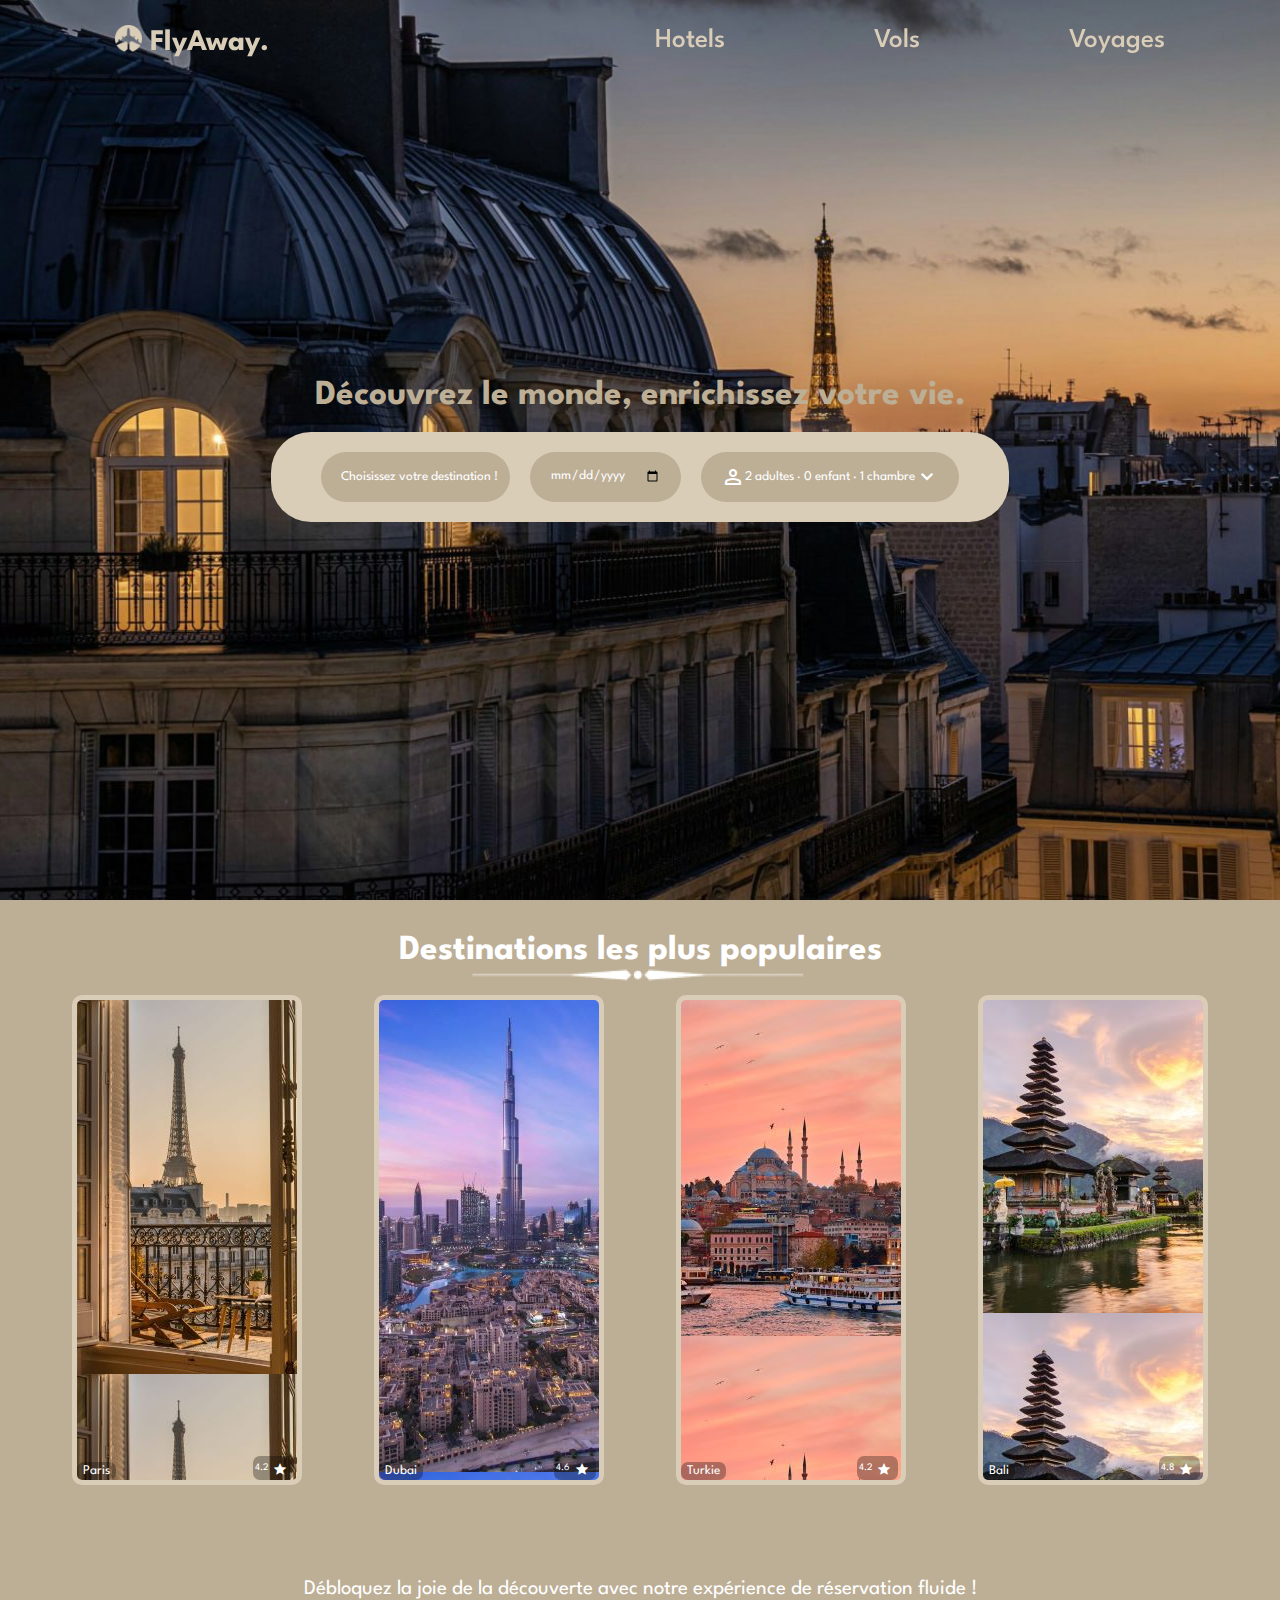
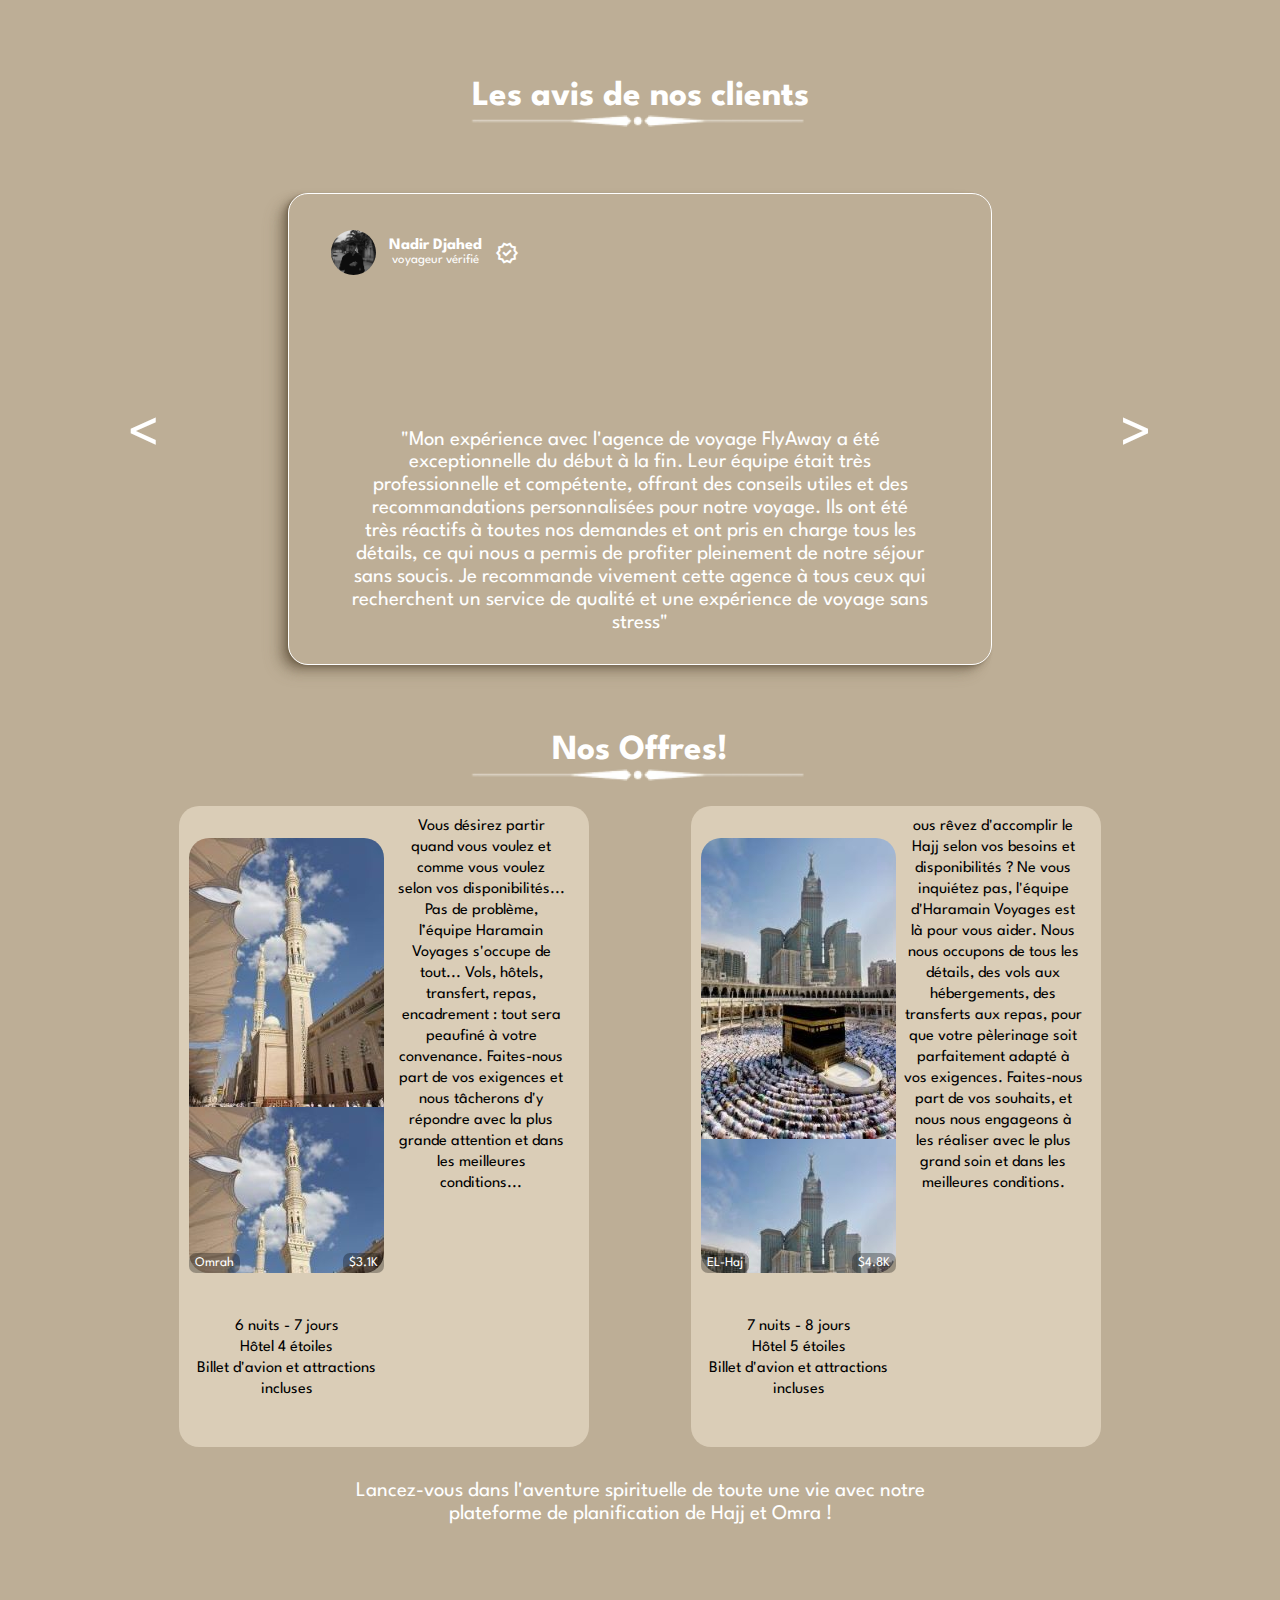
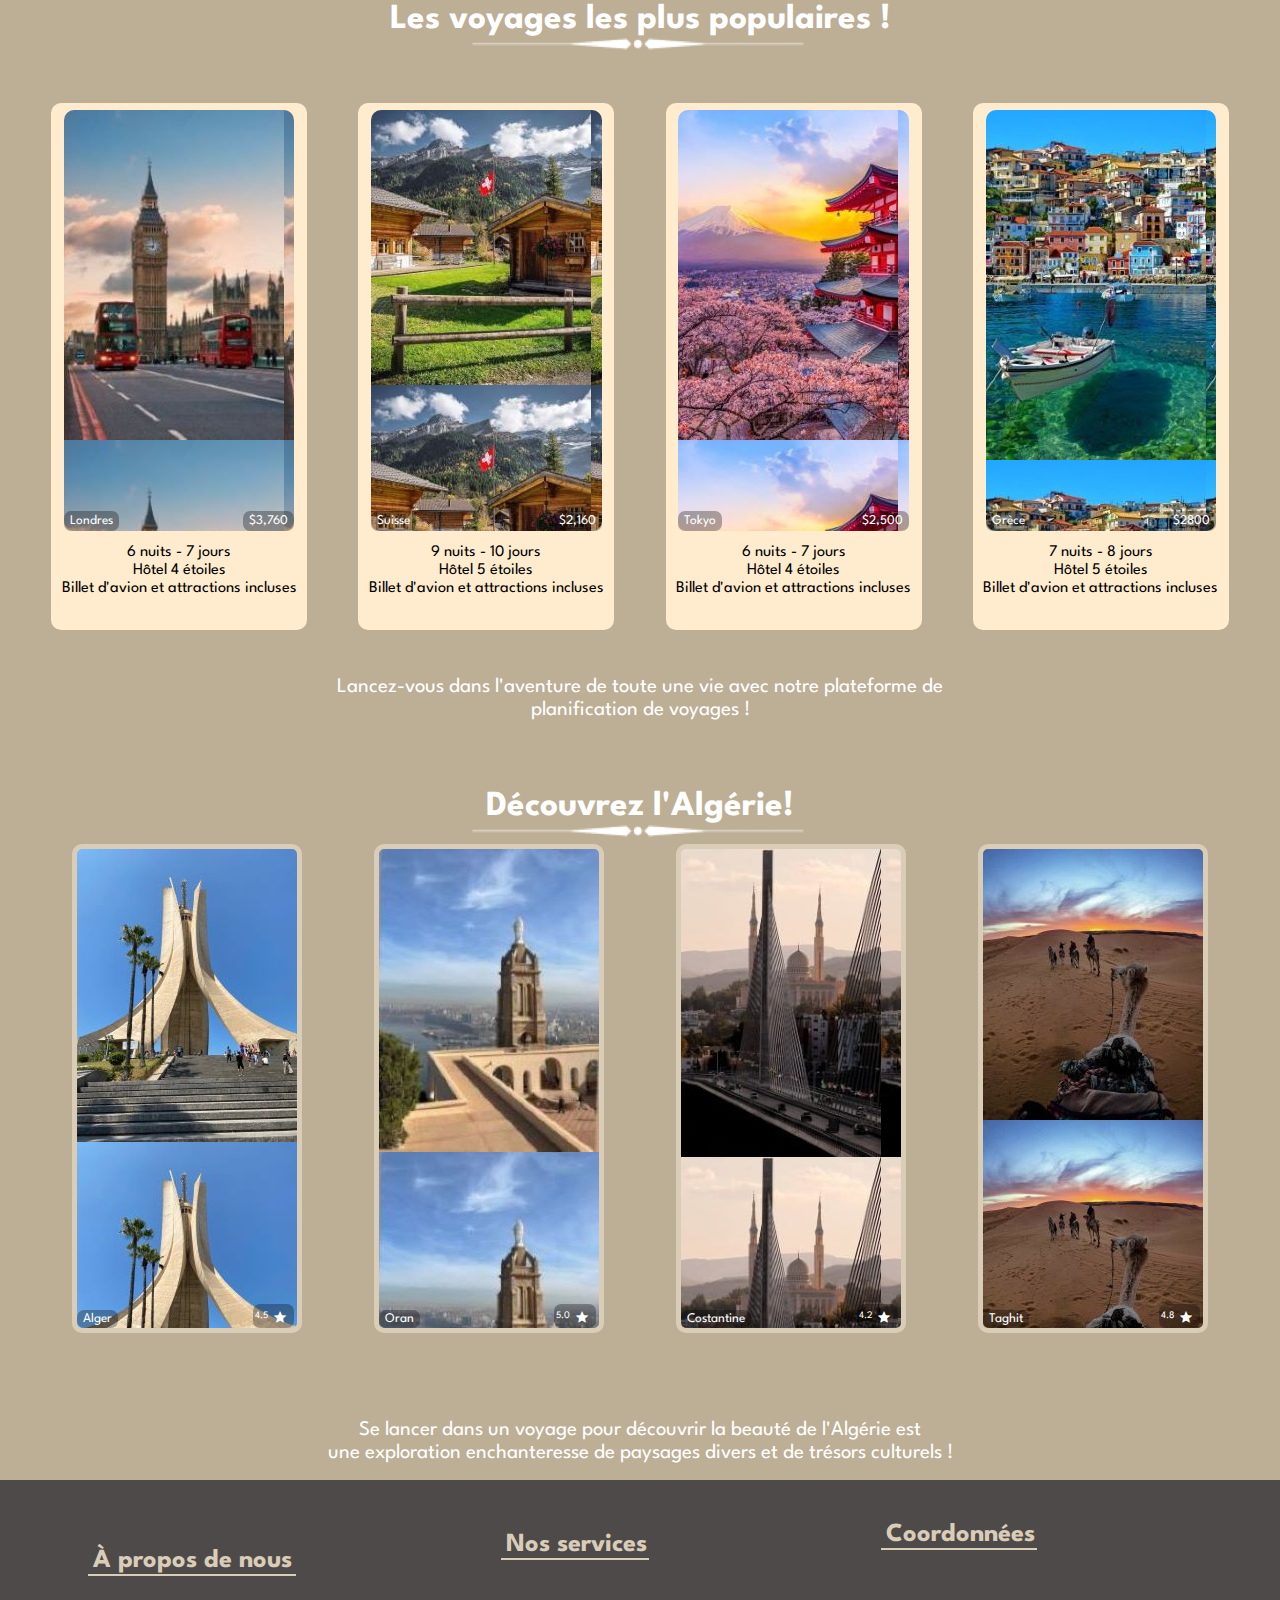
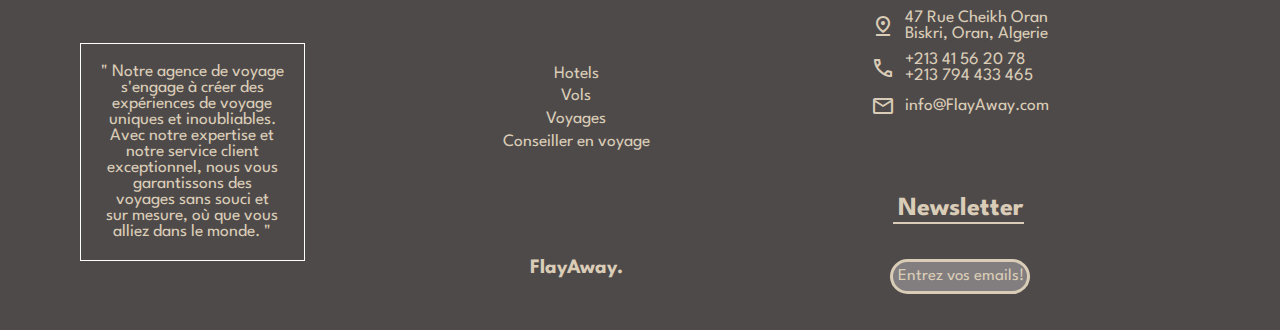
==== index.html @ ae2634a2 "bdlt fel font-size" ====
<!DOCTYPE html>
<html lang="en">

<head>
  <meta charset="UTF-8">
  <meta name="viewport" content="width=device-width, initial-scale=1.0">
  <link rel="stylesheet" href="./style.css">
  <link rel="preconnect" href="https://fonts.googleapis.com">
  <link rel="preconnect" href="https://fonts.gstatic.com" crossorigin>
  <link rel="stylesheet"
    href="https://fonts.googleapis.com/css2?family=Material+Symbols+Outlined:opsz,wght,FILL,GRAD@20..48,100..700,0..1,-50..200" />
  <link rel="stylesheet"
    href="https://fonts.googleapis.com/css2?family=Material+Symbols+Rounded:opsz,wght,FILL,GRAD@20..48,100..700,0..1,-50..200" />
  <link href="https://fonts.googleapis.com/css2?family=League+Spartan:wght@100..900&display=swap" rel="stylesheet">
  <link rel="icon" href="img/logo6.png" type="image/x-icon">
  <title>FlyAway</title>
</head>

<body>
  <div class="home-page">
    <header>
      <div class="header-right">
        <a href="./index.html" >
          <img src="img/logo6.png" alt="" style="height: 27px; position: relative; top: 2px;">
          <b>FlyAway.</b></a>
      </div>
      <div class="header-left">
        <a href="hotels/hotels.html">Hotels</a>
        <a href="vols/vols.html">Vols</a>
        <a href="voyages/voyages.html">Voyages</a>
      </div>
    </header>
    <div class="home">
      <h1>Découvrez le monde, enrichissez votre vie.</h1>
      <div class="inputs">
        <input type="text" placeholder="Choisissez votre destination ! ">
        <input type="date" placeholder="Date">

        <button>
          <span class="material-symbols-outlined">
            person
          </span>
          2 adultes · 0 enfant · 1 chambre
          <span class="material-symbols-outlined">
            expand_more
          </span>
        </button>
      </div>
    </div>
  </div>

  <main>
    <div class="mainn n1">
      <div class="titre">
        <h2>Destinations les plus populaires</h2>
        <img src="img/TITRE.png" alt="">
      </div>

      <div class="Destinations">
        <div class="déstination Paris">
          <a href=""><button>Paris</button>
            <div class="stars">
              4.2
              <span class="material-symbols-rounded">
                star
              </span>
            </div>
          </a>
        </div>
        <div class="déstination Dubai">
          <a href="">
            <button>Dubai</button>
            <div class="stars">
              4.6
              <span class="material-symbols-rounded">
                star
              </span>
            </div>
          </a>

        </div>
        <div class="déstination turkie">
          <a href="">
            <button>Turkie</button>
            <div class="stars">
              4.2
              <span class="material-symbols-rounded">
                star
              </span>
            </div>
          </a>
        </div>
        <div class="déstination bali">
          <a href="">
            <button>Bali</button>
            <div class="stars">
              4.8
              <span class="material-symbols-rounded">
                star
              </span>
            </div>
          </a>
        </div>

      </div>
      <P>Débloquez la joie de la découverte avec notre expérience de réservation fluide !</P>
    </div>
    <div class="mainn n2">
      <div class="titre">
        <h2>Les avis de nos clients</h2>
        <img src="img/TITRE.png" alt="">
      </div>
      <div class="lesAvis">
        <button>
          < </button>
            <div class="avis">
              <div class="client">
                <img src="img/nadir.jpg.jpg" alt="">
                <div class="nom">
                  <b>Nadir Djahed </b>
                  <P class="V">voyageur vérifié</P>
                </div>
                <span class="material-symbols-outlined">
                  verified
                </span>
              </div>
              <div class="commentaire">
                <P>"Mon expérience avec l'agence de voyage FlyAway a été <br>
                  exceptionnelle du début à la fin. Leur équipe était très <br>
                  professionnelle et compétente, offrant des conseils utiles et des <br>
                  recommandations personnalisées pour notre voyage. Ils ont été <br>
                  très réactifs à toutes nos demandes et ont pris en charge tous les <br>
                  détails, ce qui nous a permis de profiter pleinement de notre séjour <br>
                  sans soucis. Je recommande vivement cette agence à tous ceux qui <br>
                  recherchent un service de qualité et une expérience de voyage sans <br>
                  stress"</P>
              </div>
            </div>
            <button> > </button>
      </div>

    </div>
    <div class="mainn n3">
      <div class="titre">
        <h2>Nos Offres!</h2>
        <img src="img/TITRE.png" alt="">
      </div>
      <div class="Offres">
        <div class="Offre">
          <div class="Offre-ph">
            <div class="ph">
              <a href="">
                <button>Omrah</button>
                <button>$3.1K</button>
              </a>
            </div>
            <div class="inf">
              <P>6 nuits - 7 jours <br>
                Hôtel 4 étoiles <br>
                Billet d'avion et attractions incluses</P>
            </div>
          </div>
          <div class="Offre-inf">
            <p> Vous désirez partir <br> quand vous voulez et <br> comme vous voulez <br>
              selon vos disponibilités... <br>Pas de problème,<br> l’équipe Haramain <br>
              Voyages s'occupe de <br>tout... Vols, hôtels,<br> transfert, repas,<br> encadrement : tout sera <br>
              peaufiné à votre <br>convenance. Faites-nous <br>part de vos exigences et <br>
              nous tâcherons d'y <br>répondre avec la plus <br>grande attention et dans <br> les meilleures <br>
              conditions... </p>
          </div>
        </div>
        <div class="Offre">
          <div class="Offre-ph">
            <div class="ph Hajj">
              <a href="">
                <button>EL-Haj</button>
                <button>$4.8K</button>
              </a>
            </div>
            <div class="inf">
              <P>7 nuits - 8 jours <br>
                Hôtel 5 étoiles <br>
                Billet d'avion et attractions incluses</P>
            </div>
          </div>
          <div class="Offre-inf">
            <p>ous rêvez d'accomplir le <br> Hajj selon vos besoins et <br>
              disponibilités ? Ne vous <br>inquiétez pas, l'équipe <br>d'Haramain Voyages est <br>
              là pour vous aider. Nous <br> nous occupons de tous les <br> détails, des vols aux <br>
              hébergements, des <br> transferts aux repas, pour <br>
              que votre pèlerinage soit <br> parfaitement adapté à <br> vos exigences. Faites-nous <br>
              part de vos souhaits, et <br> nous nous engageons à <br> les réaliser avec le plus <br>
              grand soin et dans les <br> meilleures conditions. </p>
          </div>
        </div>

      </div>
      <P>Lancez-vous dans l'aventure spirituelle de toute une vie avec notre <br>
        plateforme de planification de Hajj et Omra !</P>
    </div>
    <div class="mainn n4">
      <div class="titre">
        <h2>Les voyages les plus populaires !</h2>
        <img src="img/TITRE.png" alt="">
      </div>
      <div class="voyagesp">
        <div class="voyagep">
          <div class="vp-ph">
            <a href="">
              <button>Londres</button>
              <button>$3,760</button>
            </a>

          </div>
          <div class="vp-inf">
            <P>6 nuits - 7 jours <br>
              Hôtel 4 étoiles <br>
              Billet d'avion et attractions incluses</P>
          </div>
        </div>
        <div class="voyagep">
          <div class="vp-ph Suisse">
            <a href="">
              <button>Suisse</button>
              <button>$2,160</button>
            </a>
          </div>
          <div class="vp-inf">
            <P>9 nuits - 10 jours <br>
              Hôtel 5 étoiles <br>
              Billet d'avion et attractions incluses</P>
          </div>
        </div>
        <div class="voyagep">
          <div class="vp-ph Tokyo">
            <a href="">
              <button>Tokyo</button>
              <button>$2,500</button>
            </a>
          </div>
          <div class="vp-inf">
            <P>6 nuits - 7 jours <br>
              Hôtel 4 étoiles <br>
              Billet d'avion et attractions incluses</P>
          </div>
        </div>
        <div class="voyagep">
          <div class="vp-ph Grèce">
            <a href="">
              <button>Grèce</button>
              <button>$2800</button>
            </a>
          </div>
          <div class="vp-inf">
            <P>7 nuits - 8 jours <br>
              Hôtel 5 étoiles <br>
              Billet d'avion et attractions incluses</P>
          </div>
        </div>
      </div>
      <P>Lancez-vous dans l'aventure de toute une vie avec notre plateforme de <br> planification de voyages !</P>
    </div>
    <div class="mainn n1">
      <div class="titre">
        <h2>Découvrez l'Algérie!</h2>
        <img src="img/TITRE.png" alt="">
      </div>

      <div class="Destinations">
        <div class="déstination Alger">
          <a href="">
            <button>Alger</button>
            <div class="stars">
              4.5
              <span class="material-symbols-rounded">
                star
              </span>
            </div>
          </a>
        </div>
        <div class="déstination Oran">
          <a href="">
            <button>Oran</button>
            <div class="stars">
              5.0
              <span class="material-symbols-rounded">
                star
              </span>
            </div>
          </a>
        </div>
        <div class="déstination Costantine">
          <a href="">
            <button>Costantine</button>
            <div class="stars">
              4.2
              <span class="material-symbols-rounded">
                star
              </span>
            </div>
          </a>
        </div>
        <div class="déstination Taghit">
          <a href="">
            <button>Taghit</button>
            <div class="stars">
              4.8
              <span class="material-symbols-rounded">
                star
              </span>
            </div>
          </a>
        </div>

      </div>
      <P>Se lancer dans un voyage pour découvrir la beauté de l'Algérie est <br>
        une exploration enchanteresse de paysages divers et de trésors culturels !</P>
    </div>
  </main>
  <footer>
    <div class="footer-left">
      <h2>À propos de nous</h2>
      <div class="prnous">
        <p>" Notre agence de voyage <br>
          s'engage à créer des <br> expériences de voyage <br>
          uniques et inoubliables. <br> Avec notre expertise et <br>notre service client <br>
          exceptionnel, nous vous <br> garantissons des <br>
          voyages sans souci et <br>sur mesure, où que vous <br>alliez dans le monde. "</p>
      </div>
    </div>
    <div class="footer-midle">
      <h2>Nos services</h2>
      <ol>
        <ul>Hotels</ul>
        <ul>Vols</ul>
        <ul>Voyages</ul>
        <ul>Conseiller en voyage</ul>
      </ol>
      <h3>FlayAway.</h3>
    </div>
    <div class="footer-right">
      <div class="Coordonnées">
        <h2>Coordonnées</h2>
        <ol>
          <ul>
            <span class="material-symbols-outlined">
              pin_drop
            </span>
            47 Rue Cheikh Oran <br>Biskri, Oran, Algerie
          </ul>
          <ul>
            <span class="material-symbols-outlined">
              call
            </span>
            +213 41 56 20 78 <br>
            +213 794 433 465
          </ul>
          <ul>
            <span class="material-symbols-outlined">
              mail
            </span>
            info@FlayAway.com
          </ul>
        </ol>
      </div>
      <div class="Newsletter">
        <h2>Newsletter</h2>
        <input type="text" placeholder="Entrez vos emails!">
      </div>
    </div>

  </footer>
</body>

</html>
---- style.css ----
* {
    margin: 0;
    padding: 0;
    box-sizing: border-box;
    font-family: "League Spartan", sans-serif;
}

.home-page {
    display: flex;
    justify-content: center;
    align-items: center;
    height: 100vh;
    background-image: url(img/Capture_d_écran_2024-03-16_005350-removebg-preview.png.jpg);
    background-size: cover;
    background-position: center;
}

header {
    position: fixed;
    top: 0;
    left: 0;
    width: 100%;
    height: 80px;
    display: flex;
    justify-content: space-between;
    align-items: center;
    padding: 20px 100px;
    z-index: 1000;
}

.header-left {
    width: 50%;
    display: flex;
    justify-content: space-between;
    align-items: center;
}

header a {
    color: #DACDB7;
    font-size:calc(0.5rem + 1.5vw);
    font-weight: bold;
    font-weight: 500;
    text-decoration: none;
    margin: 0 15px;
    cursor: pointer;
}
header a:visited
{
    color: #C8B18C;
}
header a:hover {
    color: #BDAE96;
    cursor: pointer;
}

.header-right a {
    font-size: 30px;
}

.home {
    height: 100px;
    width: 65%;
    display: flex;
    flex-direction: column;
    align-items: center;
    justify-content: center;
}

.home h1 {
    font-size:calc(1rem + 1.5vw);
    color: #BDAE96;
    margin-bottom: 20px;
}

.inputs {
    padding: 20px 40px;
    background-color: #DACDB7;
    border-radius: 40px;
    display: flex
}

.inputs input {
    color: white !important;
    width: max-content;
    height: 50px;
    background-color: #BDAE96;
    padding: 10px 20px;
    border: none;
    outline: none;
    border-radius: 30px;
    margin: 0 10px;
}

.inputs button {
    color: white !important;
    width: max-content;
    height: 50px;
    background-color: #BDAE96;
    padding: 10px 20px;
    border: none;
    outline: none;
    border-radius: 30px;
    margin: 0 10px;
    display: flex;
    flex-direction: row;
    justify-content: center;
    align-items: center;
    justify-content: space-around;
}

.inputs input::placeholder {
    color: white;
    width: max-content;
}

.mainn {
    height: 80vh;
    background-color: #BDAE96;
    display: flex;
    flex-direction: column;
    align-items: center;
    justify-content: space-around;
}

.titre {
    display: flex;
    flex-direction: column;
    align-items: center;
}

.Destinations {
    width: 100%;
    height: 80%;
    display: flex;
    flex-direction: row;
    justify-content: space-evenly;

}

.mainn h2 {
    color: white;
    font-size:calc(1em + 1.5vw);
    margin-top: 30px;
}

.mainn P {
    color: white;
    font-size:calc(0.1rem + 1.5vw);
    margin-bottom: 15px;
    text-align: center;
    line-height: 1.1;
}

.déstination {
    width: 18%;
    height: 85%;
    background-image: url(img/paris.jpg);
    border: solid 5px rgb(218, 205, 183);
    border-radius: 10px;
    display: flex;
    flex-direction: row;
    align-items: end;
    justify-content: space-between
}

.déstination a {
    width: 100%;
    height: 100%;
    text-decoration: none;
    display: flex;
    flex-direction: row;
    align-items: end;
    justify-content: space-between;
}

.stars {
    border: none;
    padding: 0 2px;
    margin-right: 3px;
    border-radius: 7px;
    font-size: 10px;
    background-color: rgba(0, 0, 0, 0.3);
    display: flex;
    flex-direction: row;
    align-items: center;
    color: white;
}

.material-symbols-rounded {
    color: white;
    font-variation-settings:
        'FILL' 1,
        'wght' 100,
        'GRAD' -25,
        'opsz' 20
}

.déstination button {
    border: none;
    padding: 3px 6px;
    border-radius: 7px;
    color: white;
    background-color: rgba(0, 0, 0, 0.3);

}

.Dubai {
    background-image: url(img/dubai.jpg);
}

.turkie {
    background-image: url(img/turkie.jpg);
}

.bali {
    background-image: url(img/bali.jpg);
}

.n2 {
    height: 75vh;
}

.lesAvis {
    width: 100%;
    height: 70%;
    display: flex;
    justify-content: space-evenly;
    align-items: center;
}

.lesAvis button {
    font-size: 60px;
    color: white;
    width: 40px;
    height: 40px;
    border-radius: 50%;
    border: none;
    background-color: transparent;
}

.avis {
    --shadow-color: 38deg 19% 39%;;
    width: 55%;
    height: 100%;
    padding: 15px;
    border: solid 1.5px white;
    box-shadow: -0.1px 0.1px 0.1px hsl(var(--shadow-color) / 0.43),
        -0.5px 0.3px 0.6px -0.3px hsl(var(--shadow-color) / 0.42),
        -0.9px 0.6px 1.1px -0.7px hsl(var(--shadow-color) / 0.4),
        -1.4px 1px 1.8px -1px hsl(var(--shadow-color) / 0.39),
        -2.1px 1.5px 2.7px -1.4px hsl(var(--shadow-color) / 0.37),
        -3.2px 2.3px 4.1px -1.7px hsl(var(--shadow-color) / 0.36),
        -4.6px 3.4px 6px -2px hsl(var(--shadow-color) / 0.34),
        -6.7px 4.8px 8.6px -2.4px hsl(var(--shadow-color) / 0.33),
        -9.3px 6.8px 12px -2.7px hsl(var(--shadow-color) / 0.31),
        -12.7px 9.2px 16.3px -3px hsl(var(--shadow-color) / 0.29);
    ;
    display: flex;
    flex-direction: column;
    justify-content: space-between;
    border-radius: 20px;
}

.client {
    width: 30%;
    height: 20%;
    margin-left: 20px;
    display: flex;
    align-items: center;
    color: white;
    justify-content: space-around;

}

.client img {
    width: 45px;
    height: 45px;
    border-radius: 50%;
}

.nom {
    height: 70%;
    display: flex;
    flex-direction: column;
    justify-content: center;
    align-items: center;

}

.nom P {
    margin: 0;
    font-size: small;
}

.n3 {
    height: 95vh;
}

.Offres {
    width: 80%;
    height: 75%;
    display: flex;
    justify-content: space-around;
    margin-bottom: 15px;
}

.Offre {
    width: 40%;
    height: 100%;
    padding: 10px;
    background-color: #DACDB7;
    border-radius: 20px;
    display: flex;
    justify-content: space-around;

}

.Offre p {
    font-size:calc(0.05rem + 1.2vw);
    color: black;
    line-height: 1.3;
}

.Offre-ph {
    width: 50%;
    display: flex;
    flex-direction: column;
    justify-content: space-around;

}

.ph {
    height: 70%;
    background-image: url(img/madina.jpg);
    border-radius: 20px;
    display: flex;
    justify-content: space-between;
    align-items: end;
}

.ph a {
    width: 100%;
    height: 100%;
    text-decoration: none;
    display: flex;
    flex-direction: row;
    align-items: end;
    justify-content: space-between;
}

.Hajj {
    background-image: url(img/hajj.jpg);
}

.ph button {
    border: none;
    padding: 3px 6px;
    border-radius: 7px;
    color: white;
    background-color: rgba(0, 0, 0, 0.3);
    height: 20px;

}

.Offre-inf {
    width: 50%;

}

.n4 {
    height: 90vh;
}

.voyagesp {
    width: 100%;
    height: 65%;
    display: flex;
    flex-direction: row;
    justify-content: space-evenly;
}

.voyagep {
    width: 20%;
    height: 100%;
    background-color: blanchedalmond;
    border-radius: 10px;
    display: flex;
    flex-direction: column;
    align-items: center;
    justify-content: space-around;
}

.vp-ph {
    width: 90%;
    height: 80%;
    border-radius: 10px;
    display: flex;
    align-items: end;
    justify-content: space-between;
    background-image: url(img/london.jpg);
}

.vp-ph a {
    width: 100%;
    height: 100%;
    text-decoration: none;
    display: flex;
    flex-direction: row;
    align-items: end;
    justify-content: space-between;
}

.vp-ph button {
    border: none;
    padding: 3px 6px;
    border-radius: 7px;
    color: white;
    background-color: rgba(0, 0, 0, 0.3);
    height: 20px;

}

.Suisse {
    background-image: url(img/suiss.jpg);
}

.Tokyo {
    background-image: url(img/tokyo.jpg);
}

.Grèce {
    background-image: url(img/grece.jpg);
}

.vp-inf {
    height: 15%;
    width: 95%;

}

.vp-inf p {
    color: black;
    font-size:calc(0.05rem + 1.2vw);

}

.Alger {
    background-image: url(img/alger.jpg);
}

.Oran {
    background-image: url(img/wahren.jpg);
}

.Costantine {
    background-image: url(img/costantine.jpg);
}

.Taghit {
    background-image: url(img/taghot.jpg);
}

footer {
    height: 50vh;
    width: 100%;
    background-color: #4F4A4A;
    display: flex;
}

.footer-left {
    width: 30%;
    height: 100%;
    display: flex;
    flex-direction: column;
    align-items: center;
    justify-content: space-evenly;
    color: #DACDB7;
    font-size:calc(0.05rem + 1.3vw);
}

footer h2 {
    position: relative;
}

footer h2::after {
    content: '';
    position: absolute;
    bottom: -3px;
    left: -5px;
    width: 105%;
    height: 2px;
    background-color: #DACDB7;
}

.footer-left div {
    border: solid 1px white;
    padding: 20px;
    text-align: center;

}

.footer-midle {
    width: 30%;
    height: 100%;
    display: flex;
    flex-direction: column;
    align-items: center;
    justify-content: space-around;
    color: #DACDB7;
    font-size:calc(0.05rem + 1.3vw);
}

.footer-midle ul {
    text-align: center;
    line-height: 1.3;
}

.footer-right {
    width: 30%;
    height: 100%;
    display: flex;
    flex-direction: column;
    align-items: center;
    justify-content: space-around;
    color: #DACDB7;
    font-size:calc(0.05rem + 1.3vw);
}

.footer-right input {
    width: 140px;
    height: 35px;
    border: solid 3px #DACDB7;
    border-radius: 30px;
    background-color: #827E7F;
    padding-left: 5px;
}

.footer-right input::placeholder {
    color: #DACDB7;
    font-size: 1.05rem;
}

.Coordonnées {
    height: 55%;
    display: flex;
    flex-direction: column;
    align-items: center;
    justify-content: space-around;
}

.Coordonnées ul {
    width: 100%;
    display: flex;
    align-items: center;
    margin-top: 10px;
    font-size:calc(0.05rem + 1.3vw);
}

.Coordonnées ul span {
    margin-right: 10px;
}

.Newsletter {
    height: 30%;
    display: flex;
    flex-direction: column;
    justify-content: space-around;
    align-items: center;
}
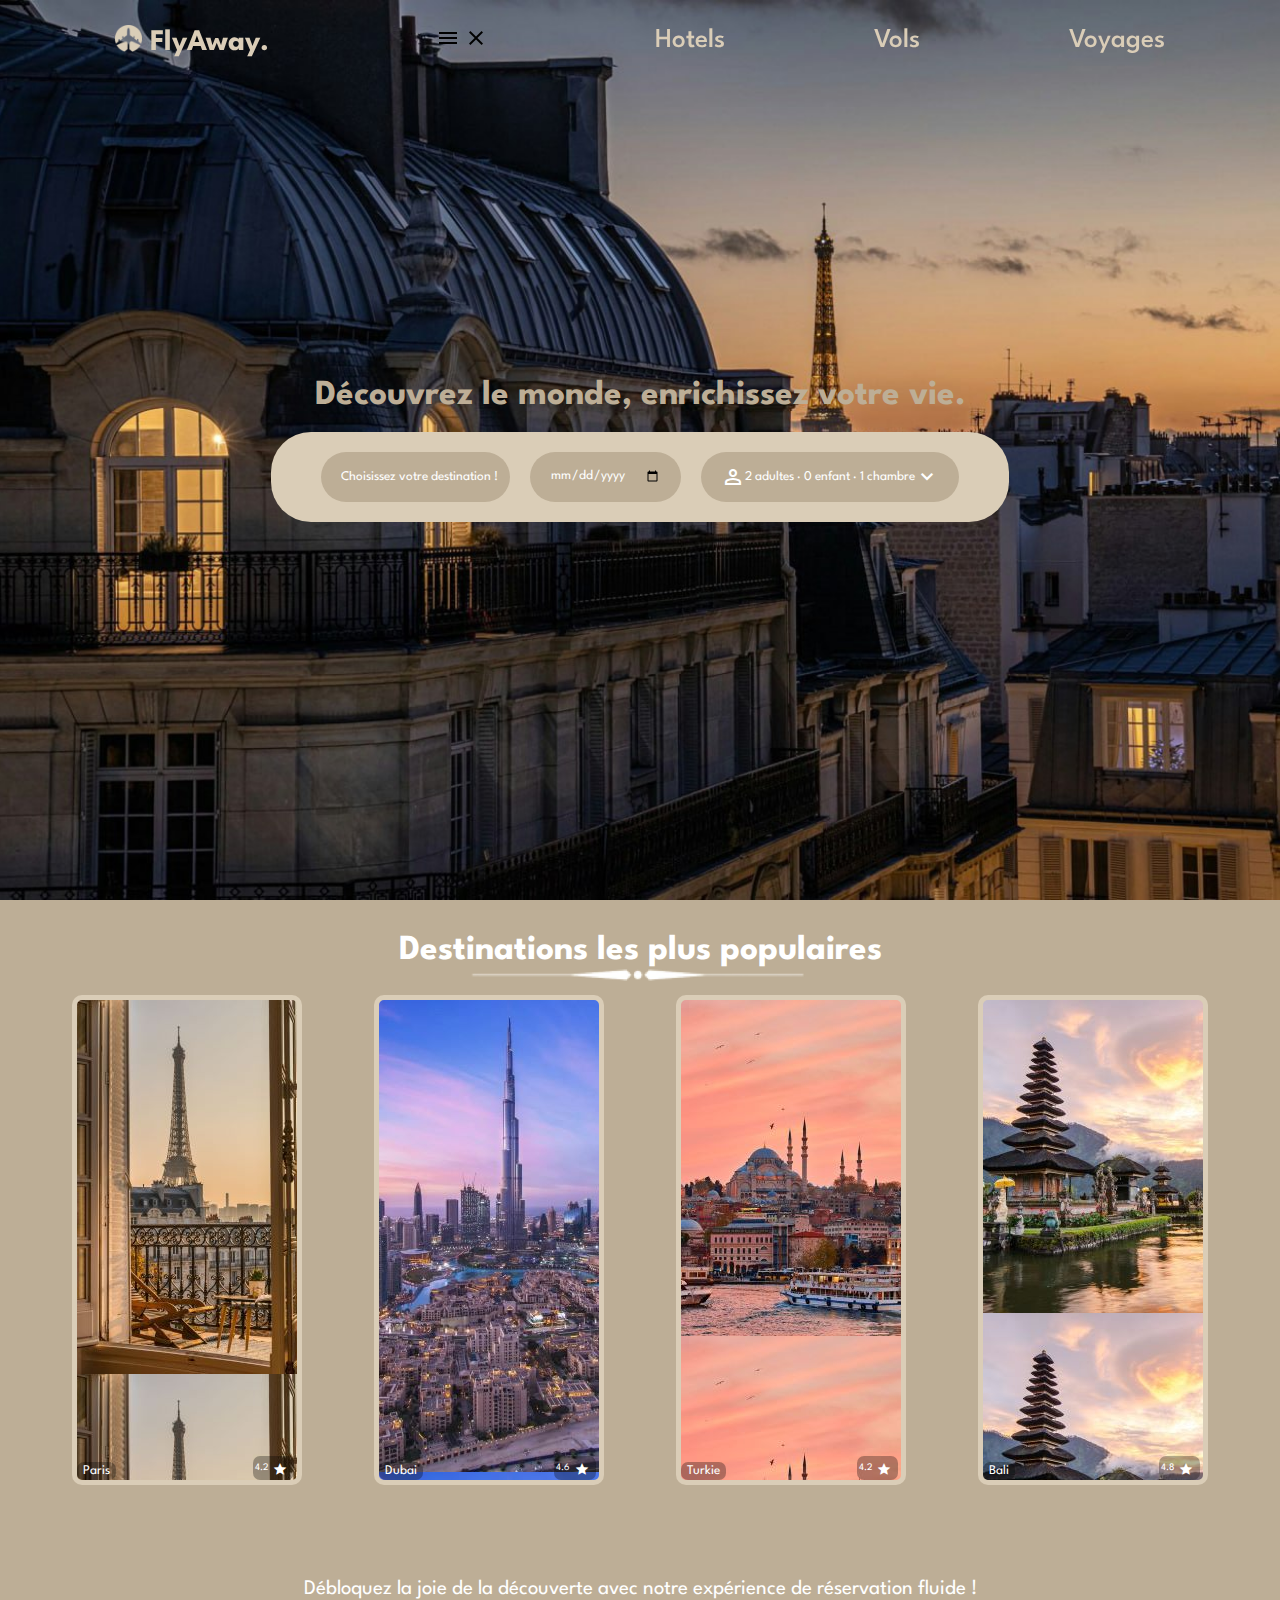
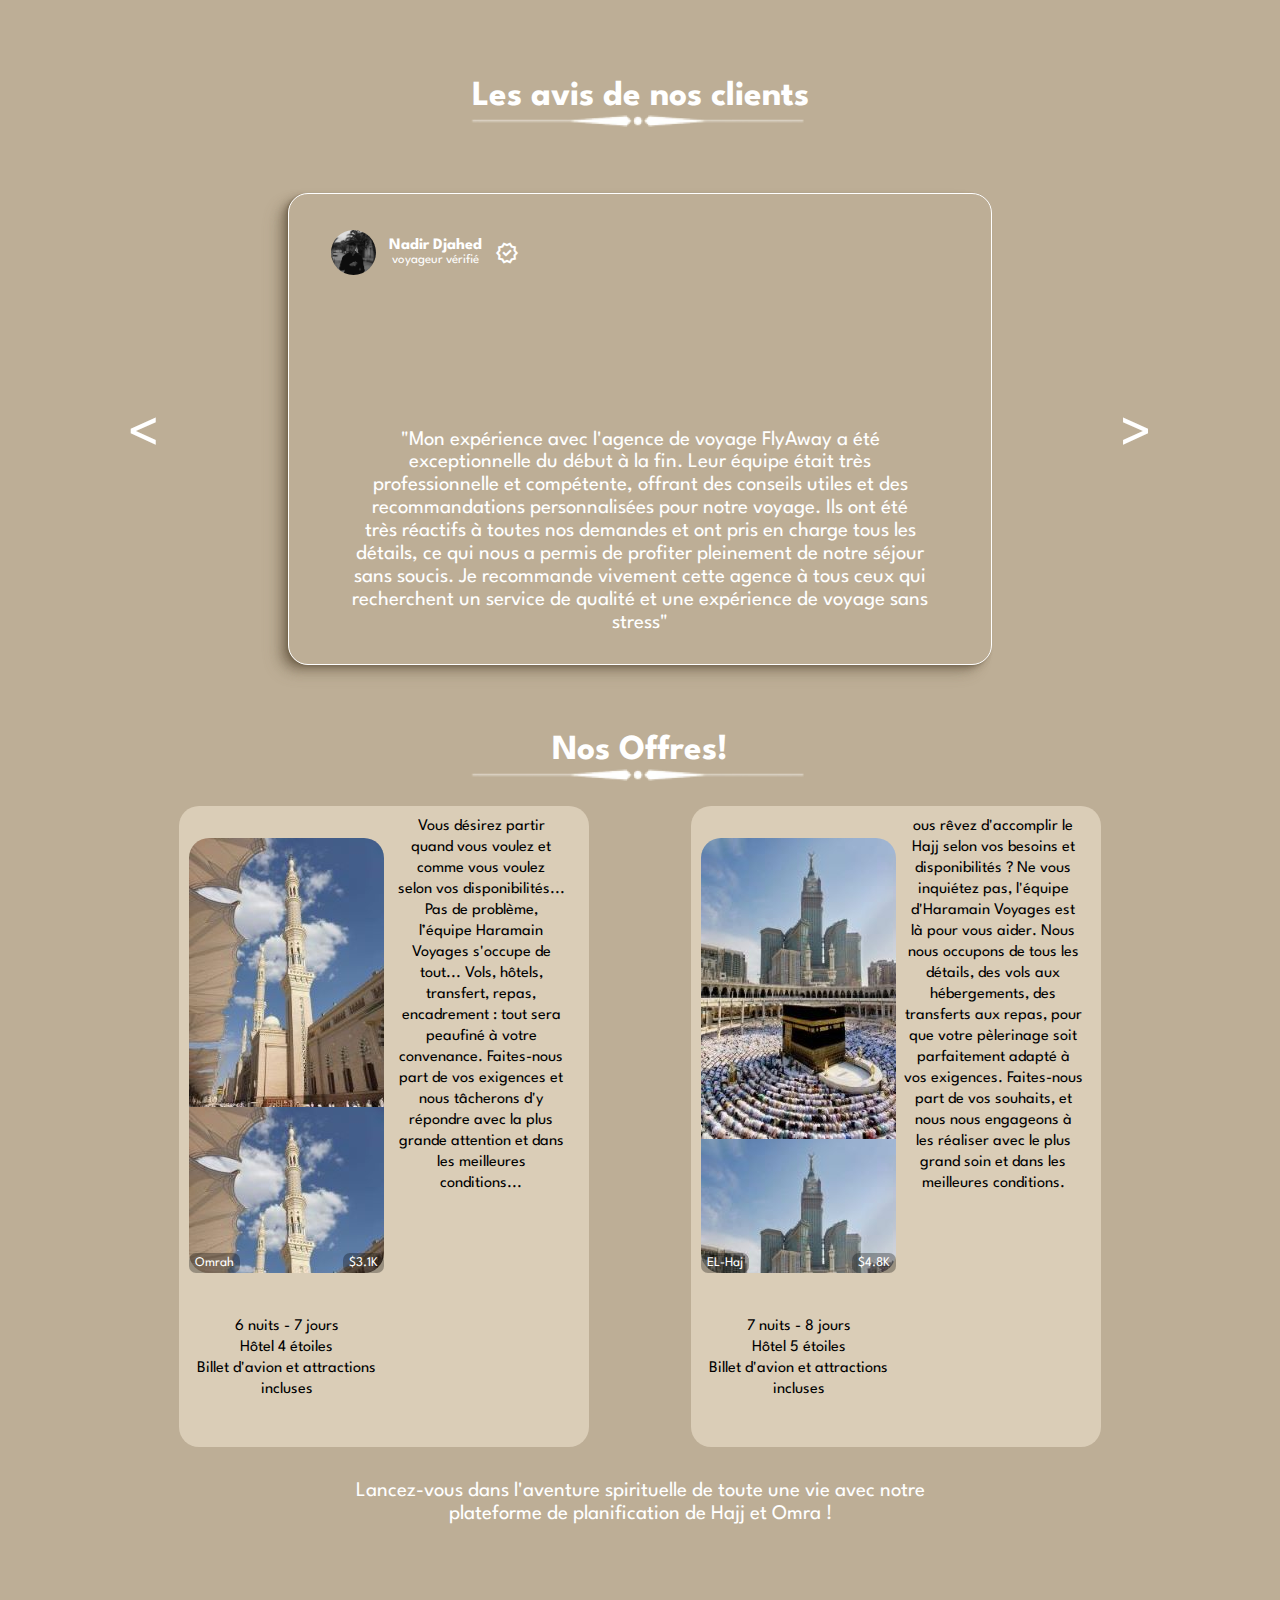
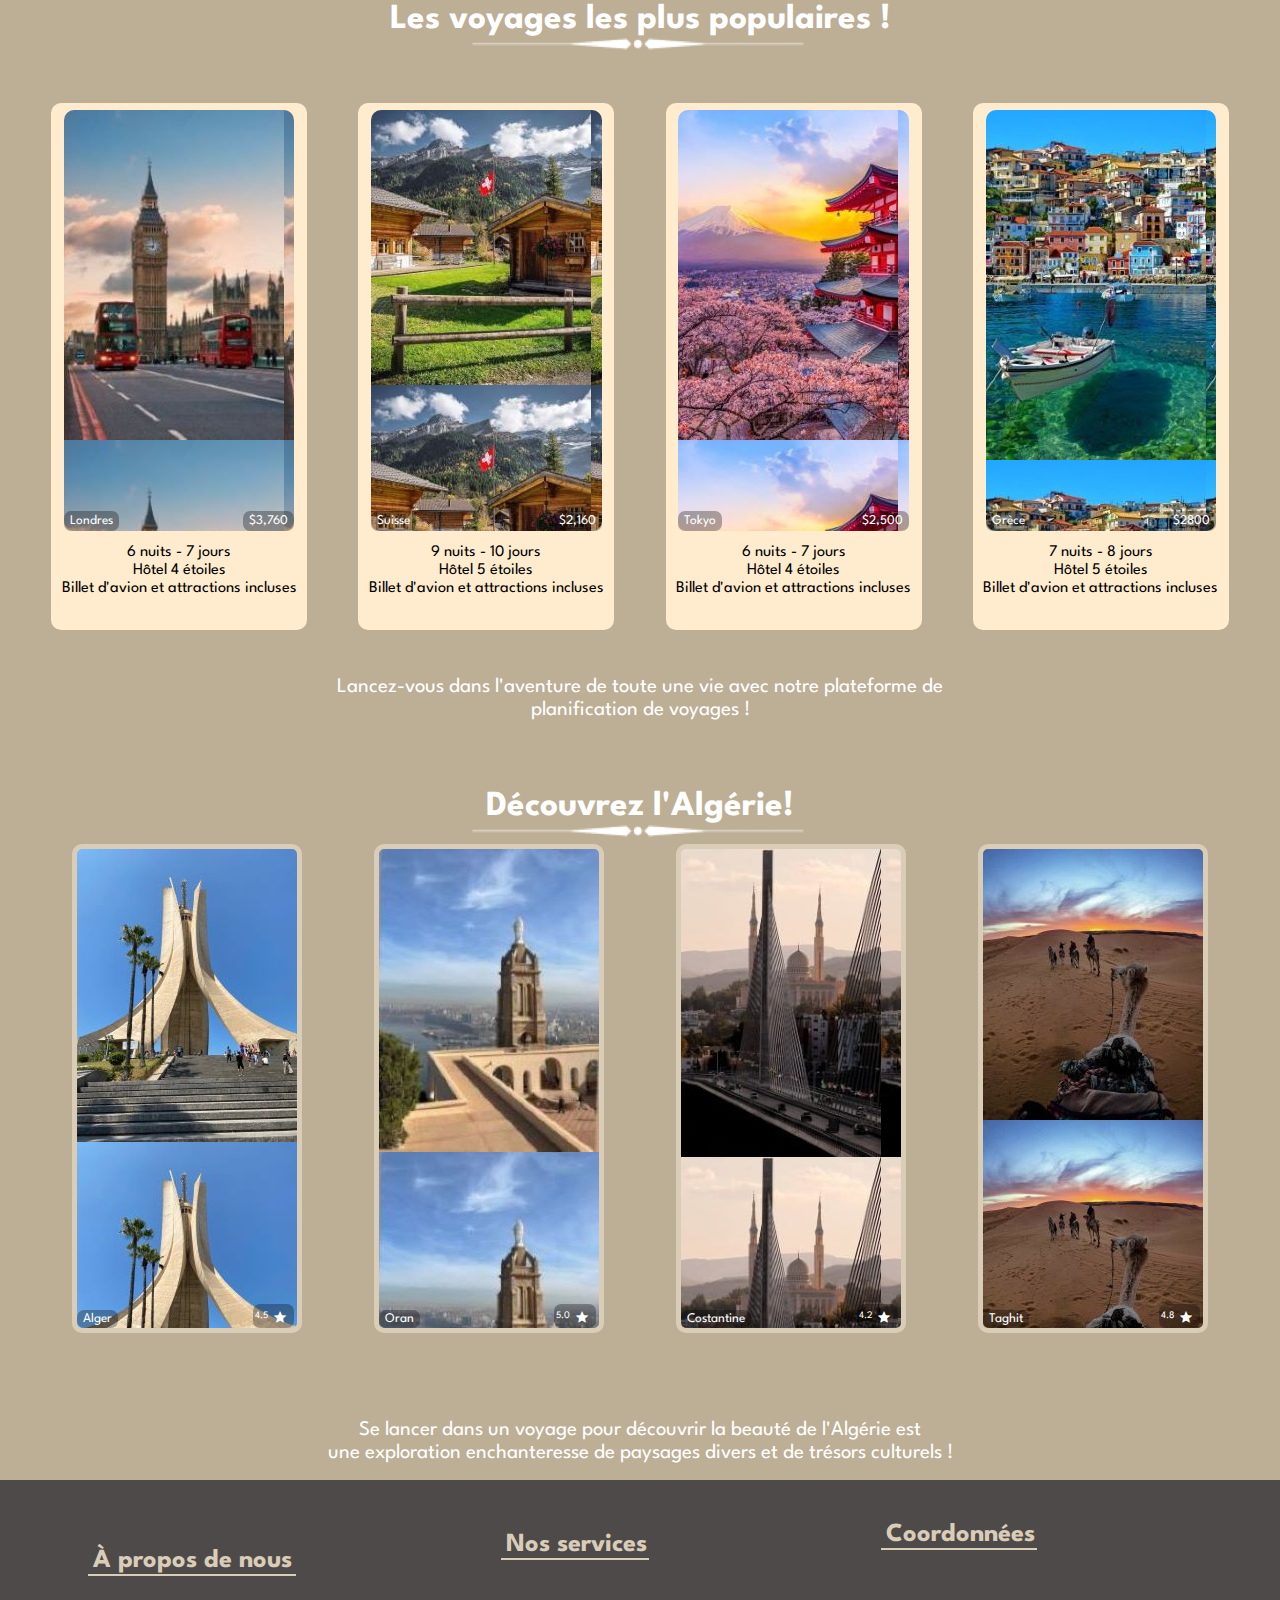
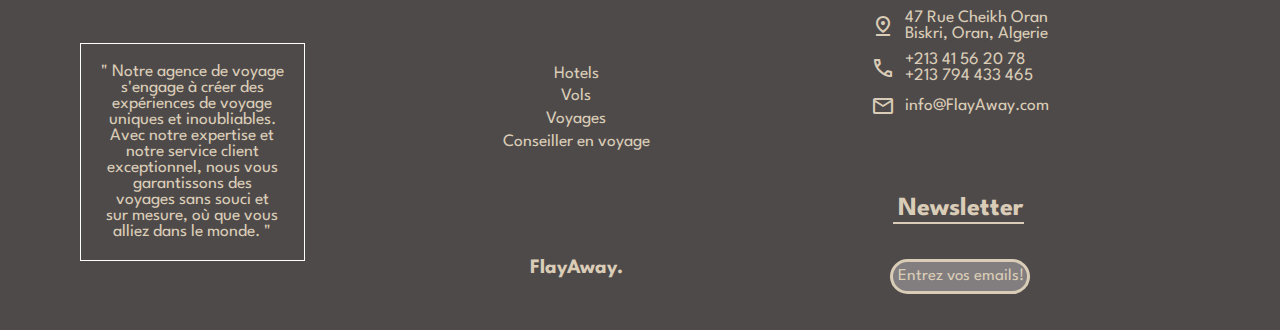
==== commit c0ce0b53: "essai" ====
--- a/index.html
+++ b/index.html
@@ -23,6 +23,14 @@
         <a href="./index.html" >
           <img src="img/logo6.png" alt="" style="height: 27px; position: relative; top: 2px;">
           <b>FlyAway.</b></a>
+      </div>
+      <div class="menu">
+        <span class="material-symbols-outlined">
+          menu
+       </span>
+       <span class="material-symbols-outlined">
+         close
+       </span>
       </div>
       <div class="header-left">
         <a href="hotels/hotels.html">Hotels</a>
--- a/style.css
+++ b/style.css
@@ -37,17 +37,18 @@
 
 header a {
     color: #DACDB7;
-    font-size:calc(0.5rem + 1.5vw);
+    font-size: calc(0.5rem + 1.5vw);
     font-weight: bold;
     font-weight: 500;
     text-decoration: none;
     margin: 0 15px;
     cursor: pointer;
 }
-header a:visited
-{
+
+header a:visited {
     color: #C8B18C;
 }
+
 header a:hover {
     color: #BDAE96;
     cursor: pointer;
@@ -67,7 +68,7 @@
 }
 
 .home h1 {
-    font-size:calc(1rem + 1.5vw);
+    font-size: calc(1rem + 1.5vw);
     color: #BDAE96;
     margin-bottom: 20px;
 }
@@ -139,13 +140,13 @@
 
 .mainn h2 {
     color: white;
-    font-size:calc(1em + 1.5vw);
+    font-size: calc(1em + 1.5vw);
     margin-top: 30px;
 }
 
 .mainn P {
     color: white;
-    font-size:calc(0.1rem + 1.5vw);
+    font-size: calc(0.1rem + 1.5vw);
     margin-bottom: 15px;
     text-align: center;
     line-height: 1.1;
@@ -239,7 +240,8 @@
 }
 
 .avis {
-    --shadow-color: 38deg 19% 39%;;
+    --shadow-color: 38deg 19% 39%;
+    ;
     width: 55%;
     height: 100%;
     padding: 15px;
@@ -316,7 +318,7 @@
 }
 
 .Offre p {
-    font-size:calc(0.05rem + 1.2vw);
+    font-size: calc(0.05rem + 1.2vw);
     color: black;
     line-height: 1.3;
 }
@@ -440,7 +442,7 @@
 
 .vp-inf p {
     color: black;
-    font-size:calc(0.05rem + 1.2vw);
+    font-size: calc(0.05rem + 1.2vw);
 
 }
 
@@ -475,7 +477,7 @@
     align-items: center;
     justify-content: space-evenly;
     color: #DACDB7;
-    font-size:calc(0.05rem + 1.3vw);
+    font-size: calc(0.05rem + 1.3vw);
 }
 
 footer h2 {
@@ -507,7 +509,7 @@
     align-items: center;
     justify-content: space-around;
     color: #DACDB7;
-    font-size:calc(0.05rem + 1.3vw);
+    font-size: calc(0.05rem + 1.3vw);
 }
 
 .footer-midle ul {
@@ -523,7 +525,7 @@
     align-items: center;
     justify-content: space-around;
     color: #DACDB7;
-    font-size:calc(0.05rem + 1.3vw);
+    font-size: calc(0.05rem + 1.3vw);
 }
 
 .footer-right input {
@@ -553,7 +555,7 @@
     display: flex;
     align-items: center;
     margin-top: 10px;
-    font-size:calc(0.05rem + 1.3vw);
+    font-size: calc(0.05rem + 1.3vw);
 }
 
 .Coordonnées ul span {
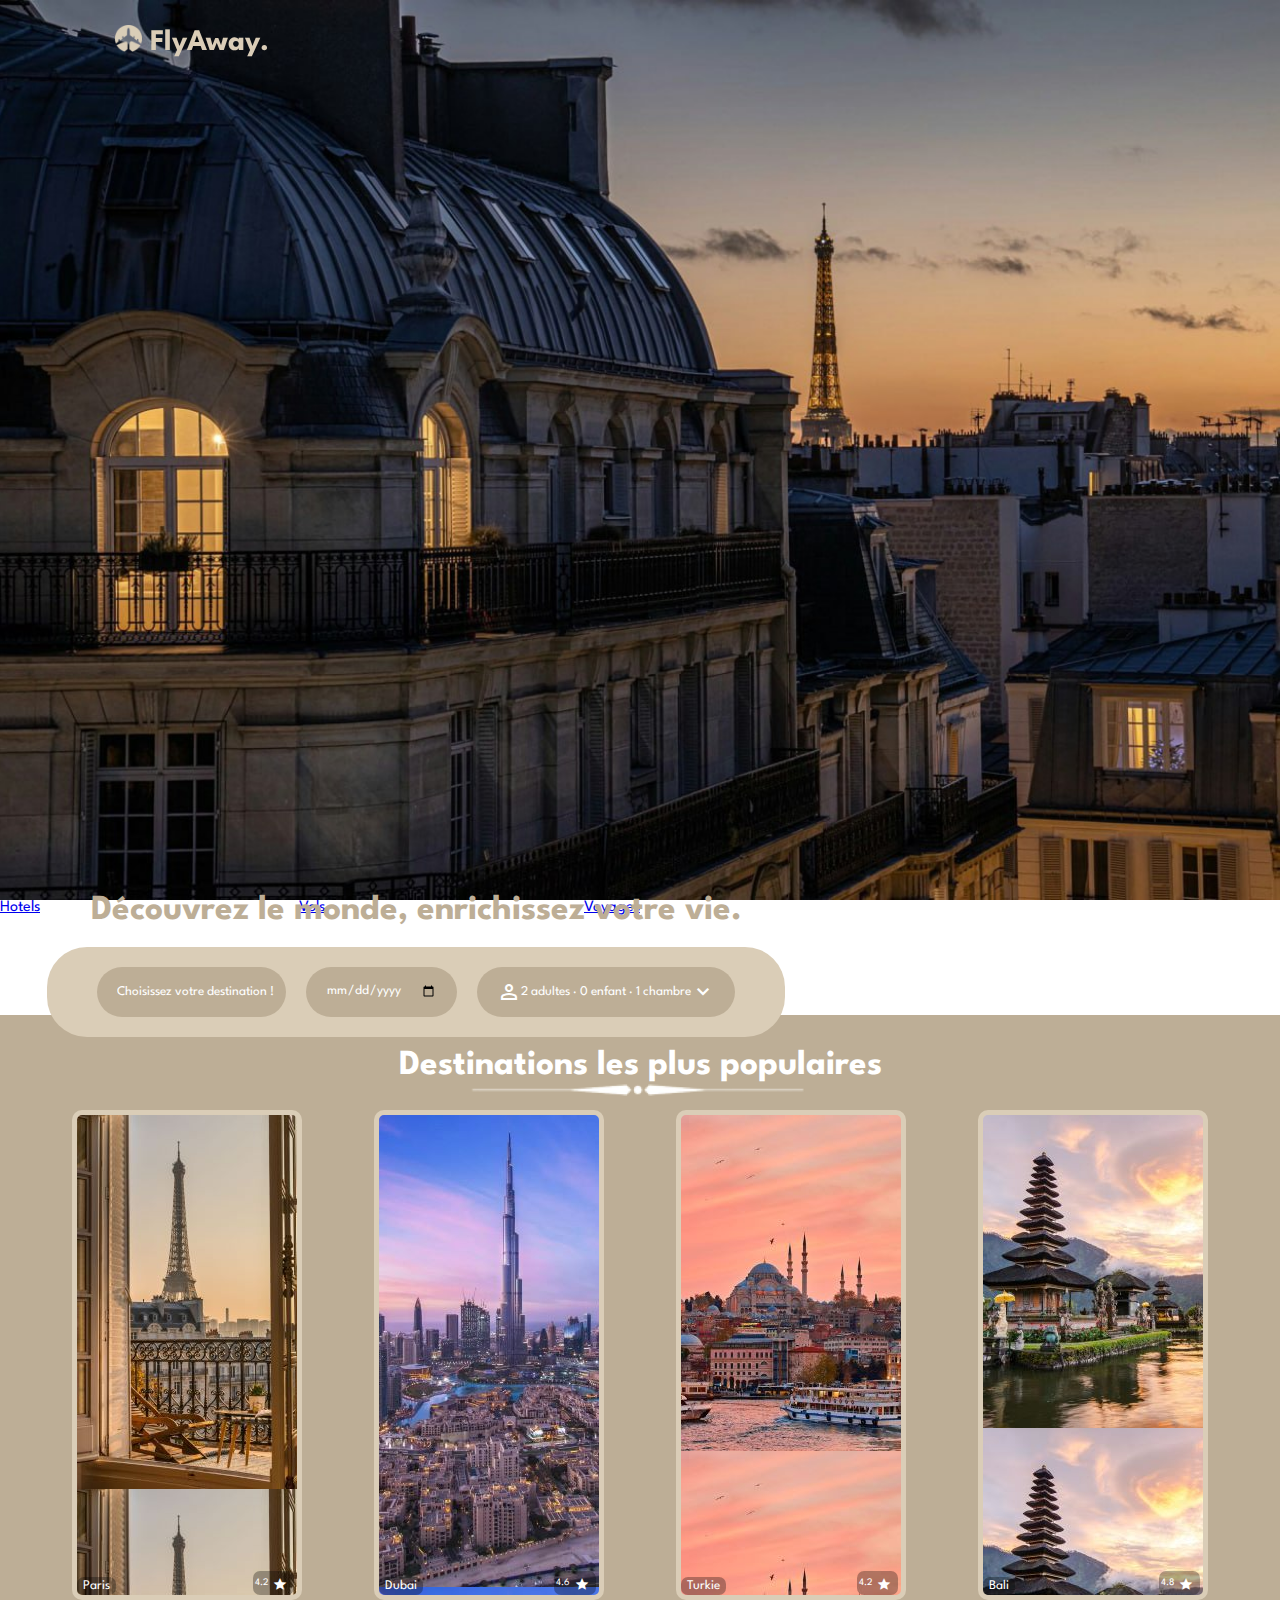
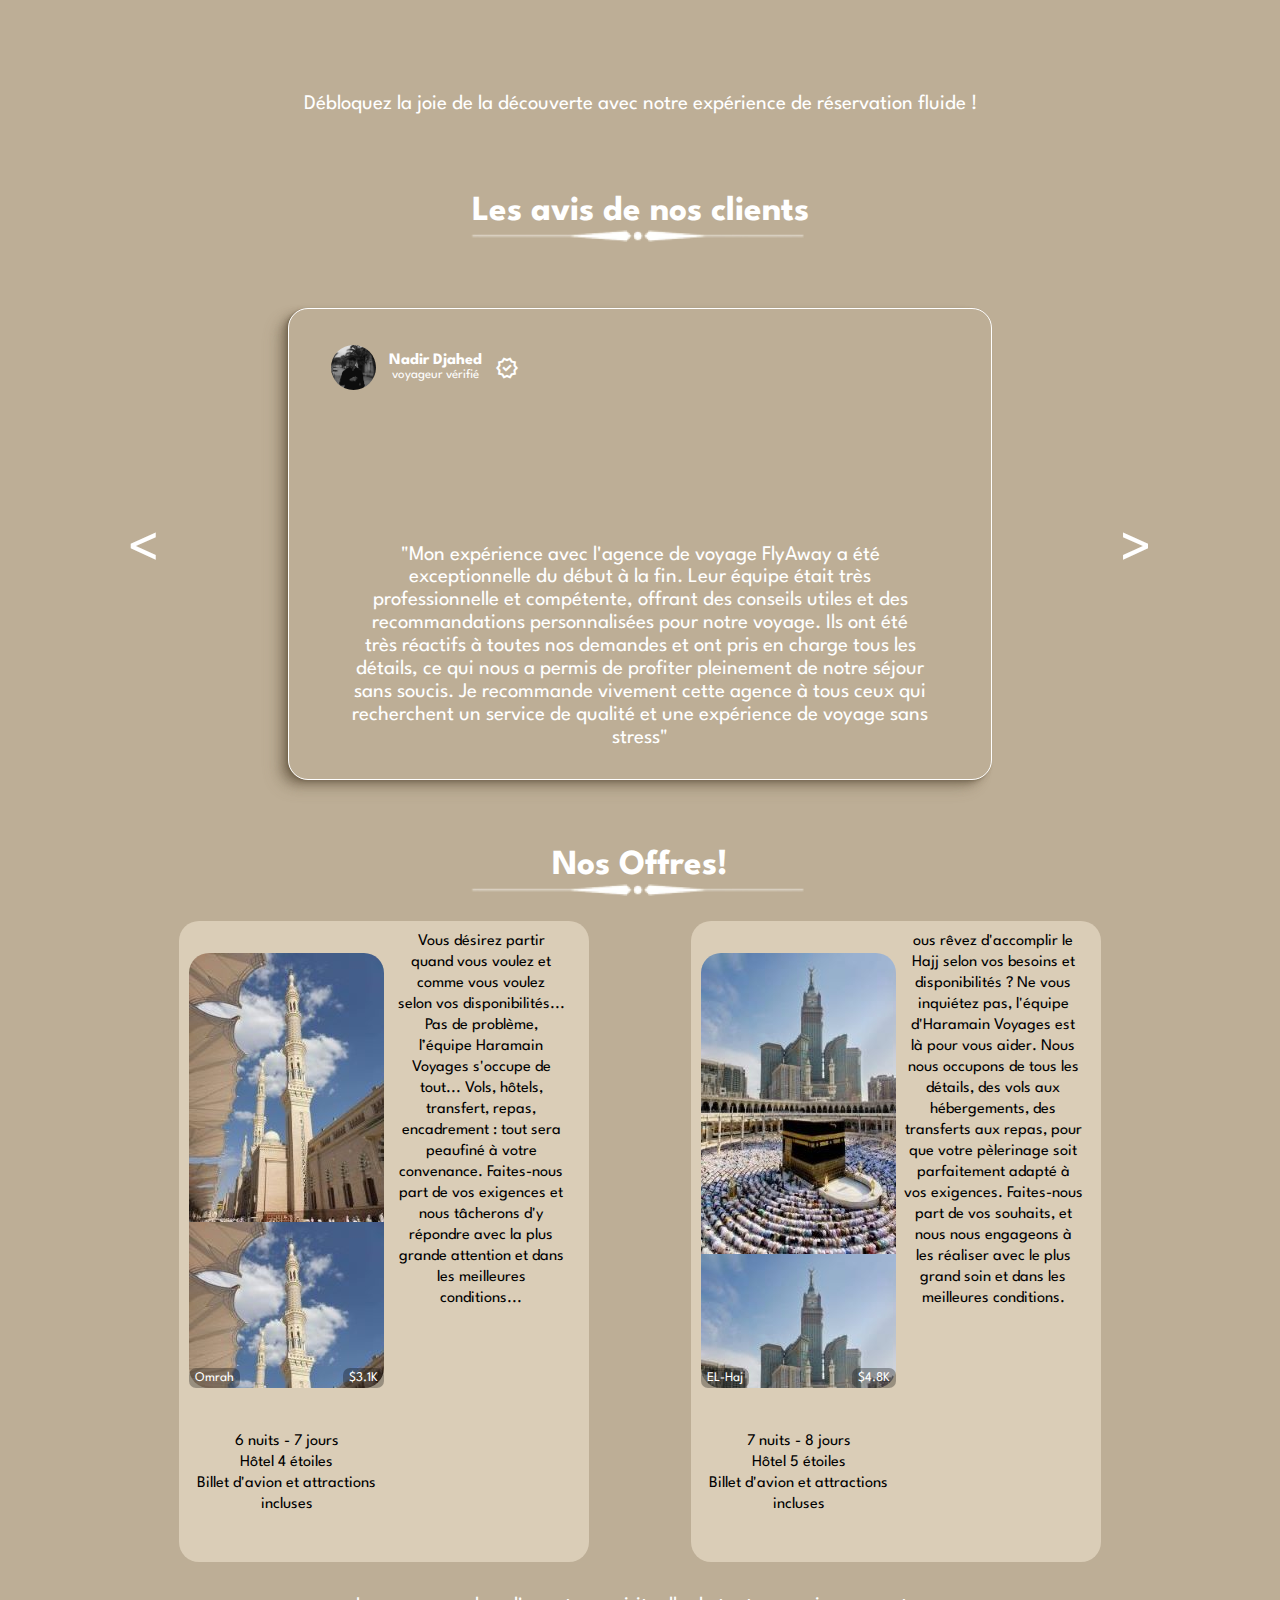
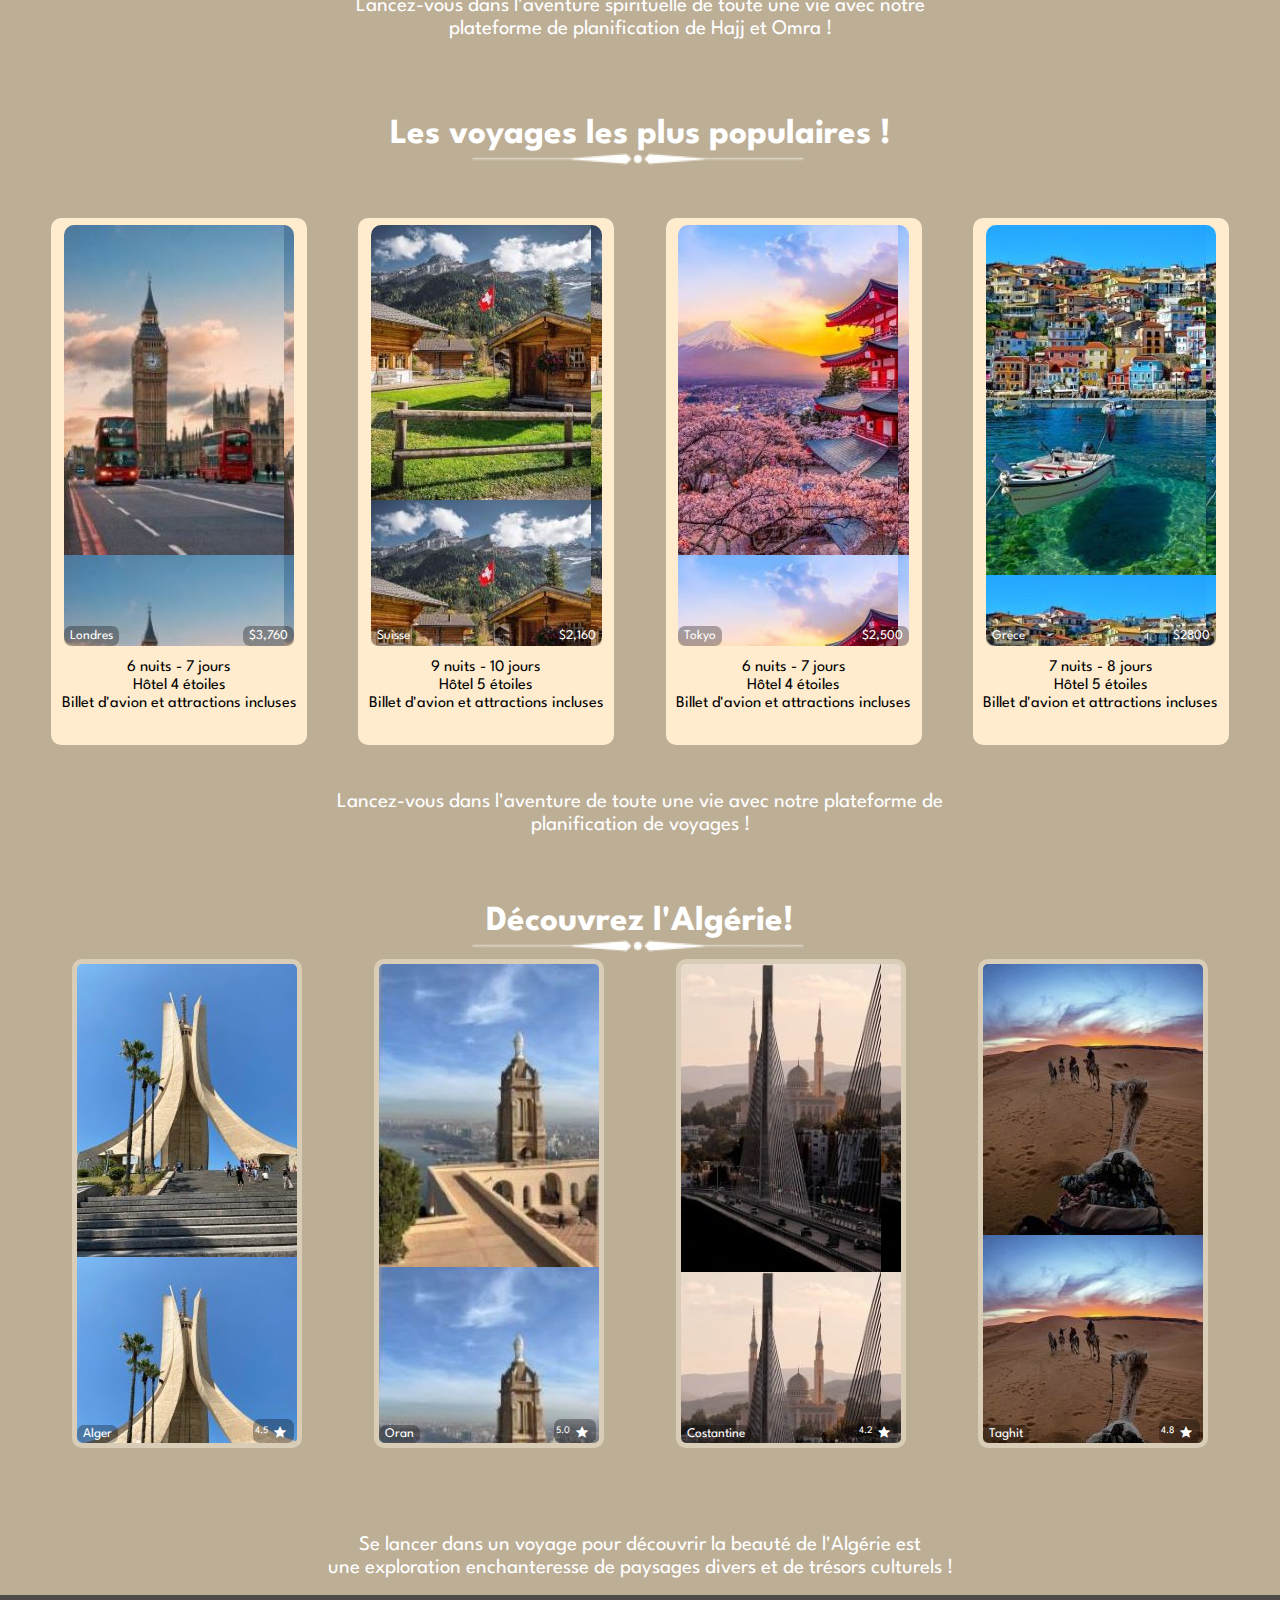
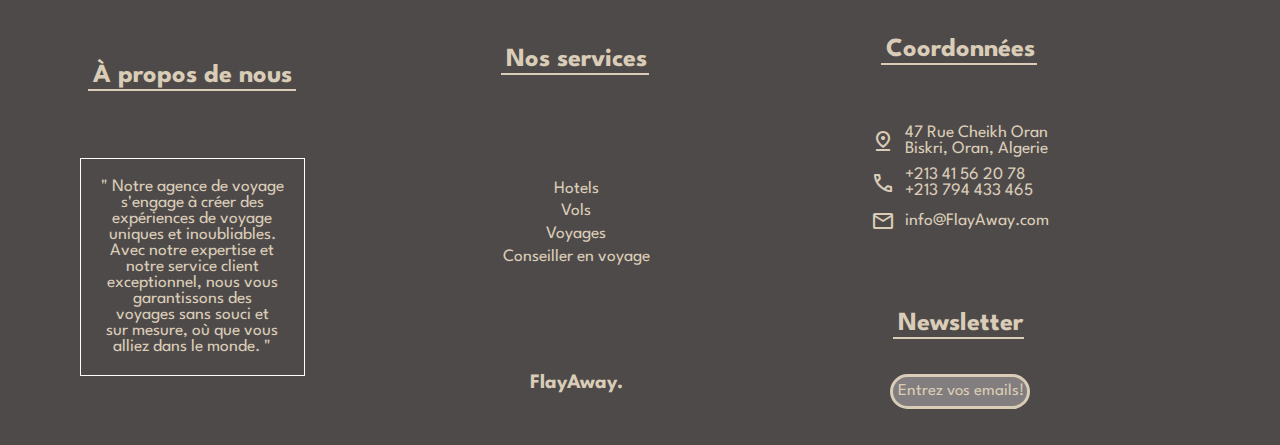
==== commit ab63e35b: "essai" ====
--- a/index.html
+++ b/index.html
@@ -24,13 +24,7 @@
           <img src="img/logo6.png" alt="" style="height: 27px; position: relative; top: 2px;">
           <b>FlyAway.</b></a>
       </div>
-      <div class="menu">
-        <span class="material-symbols-outlined">
-          menu
-       </span>
-       <span class="material-symbols-outlined">
-         close
-       </span>
+      
       </div>
       <div class="header-left">
         <a href="hotels/hotels.html">Hotels</a>
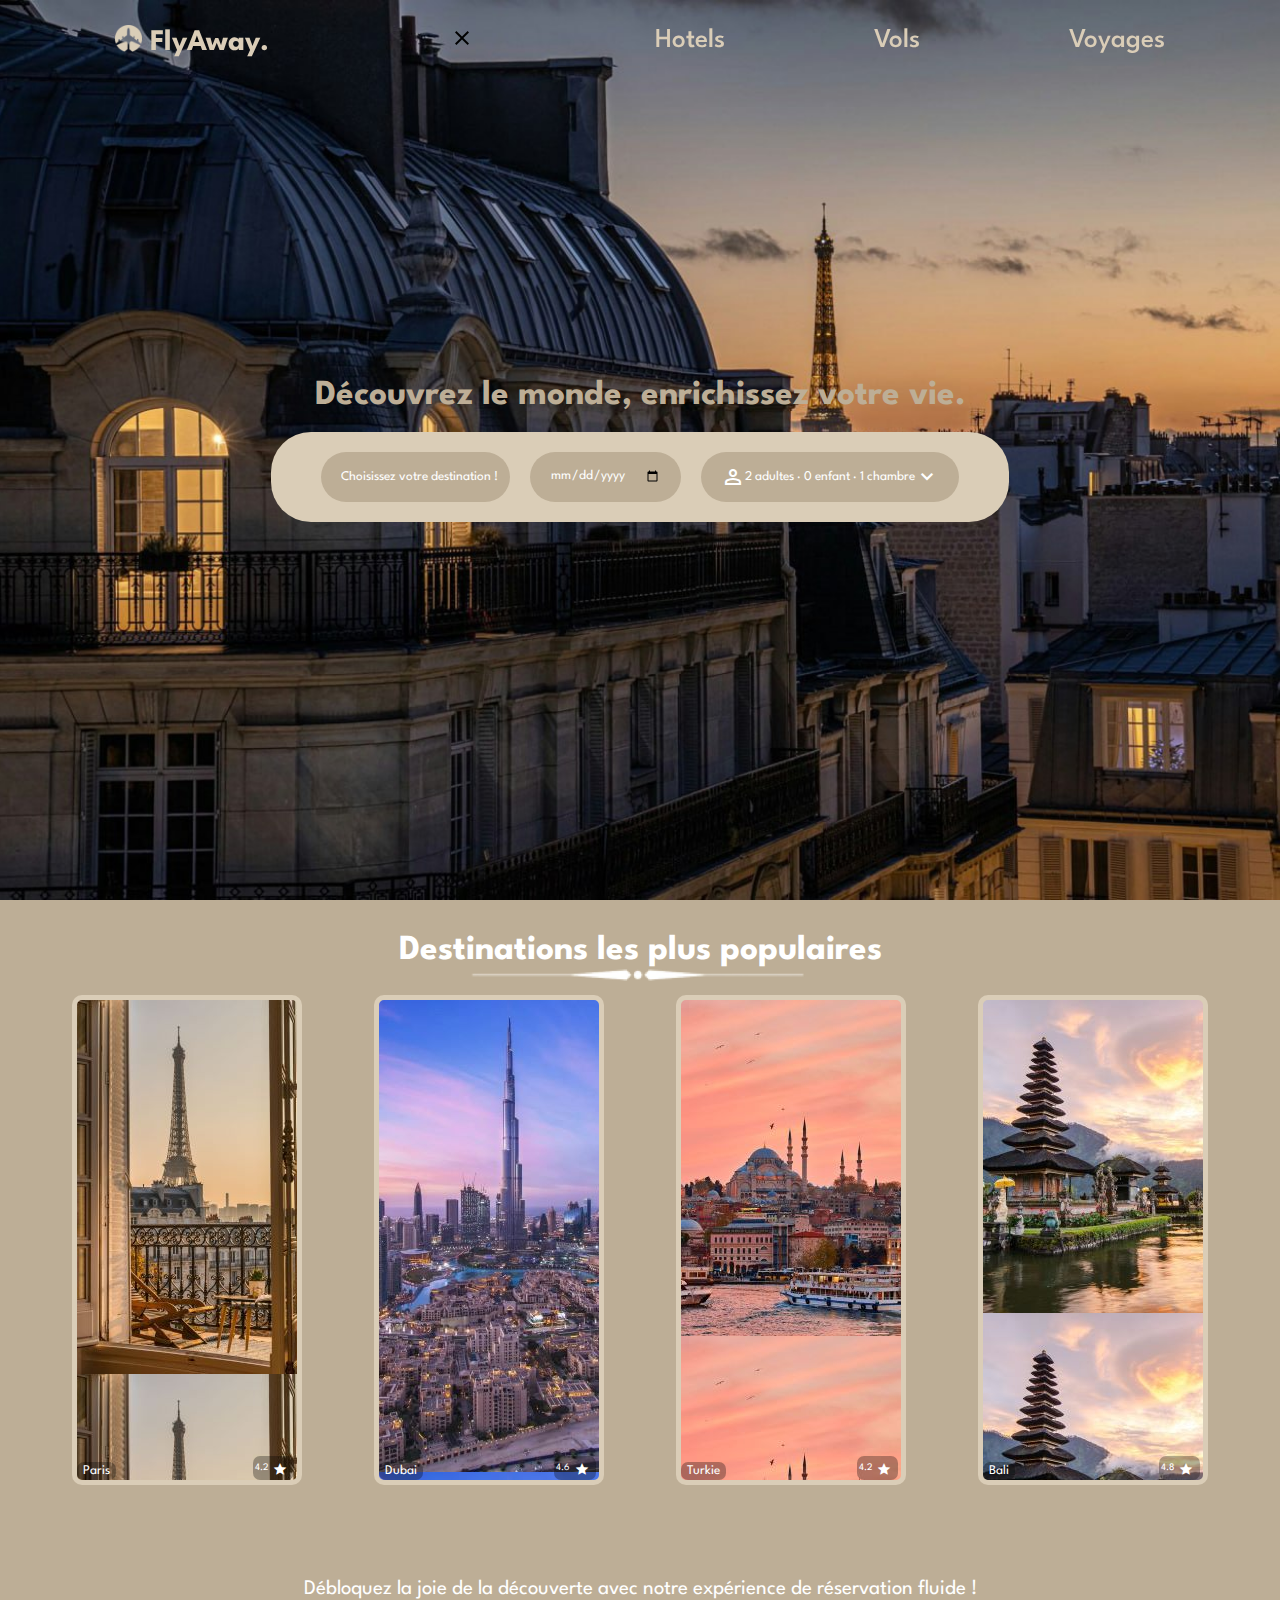
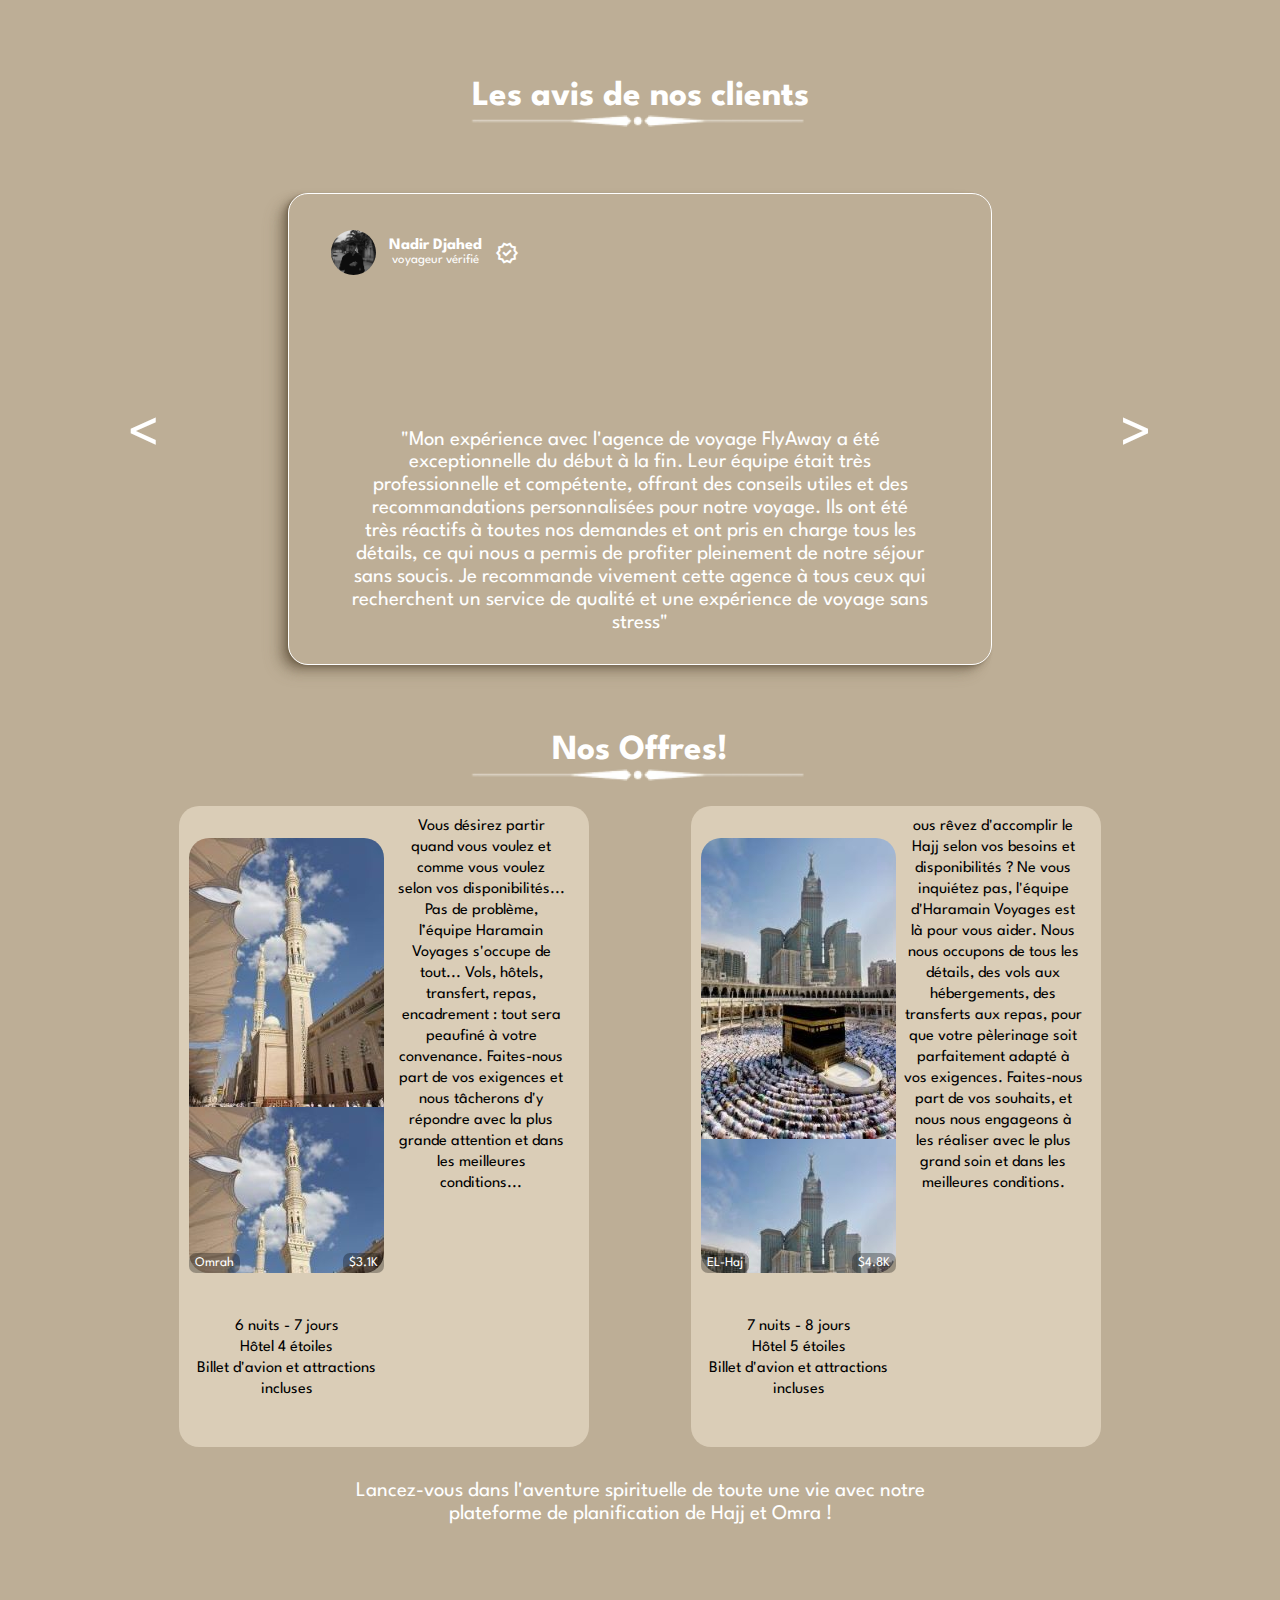
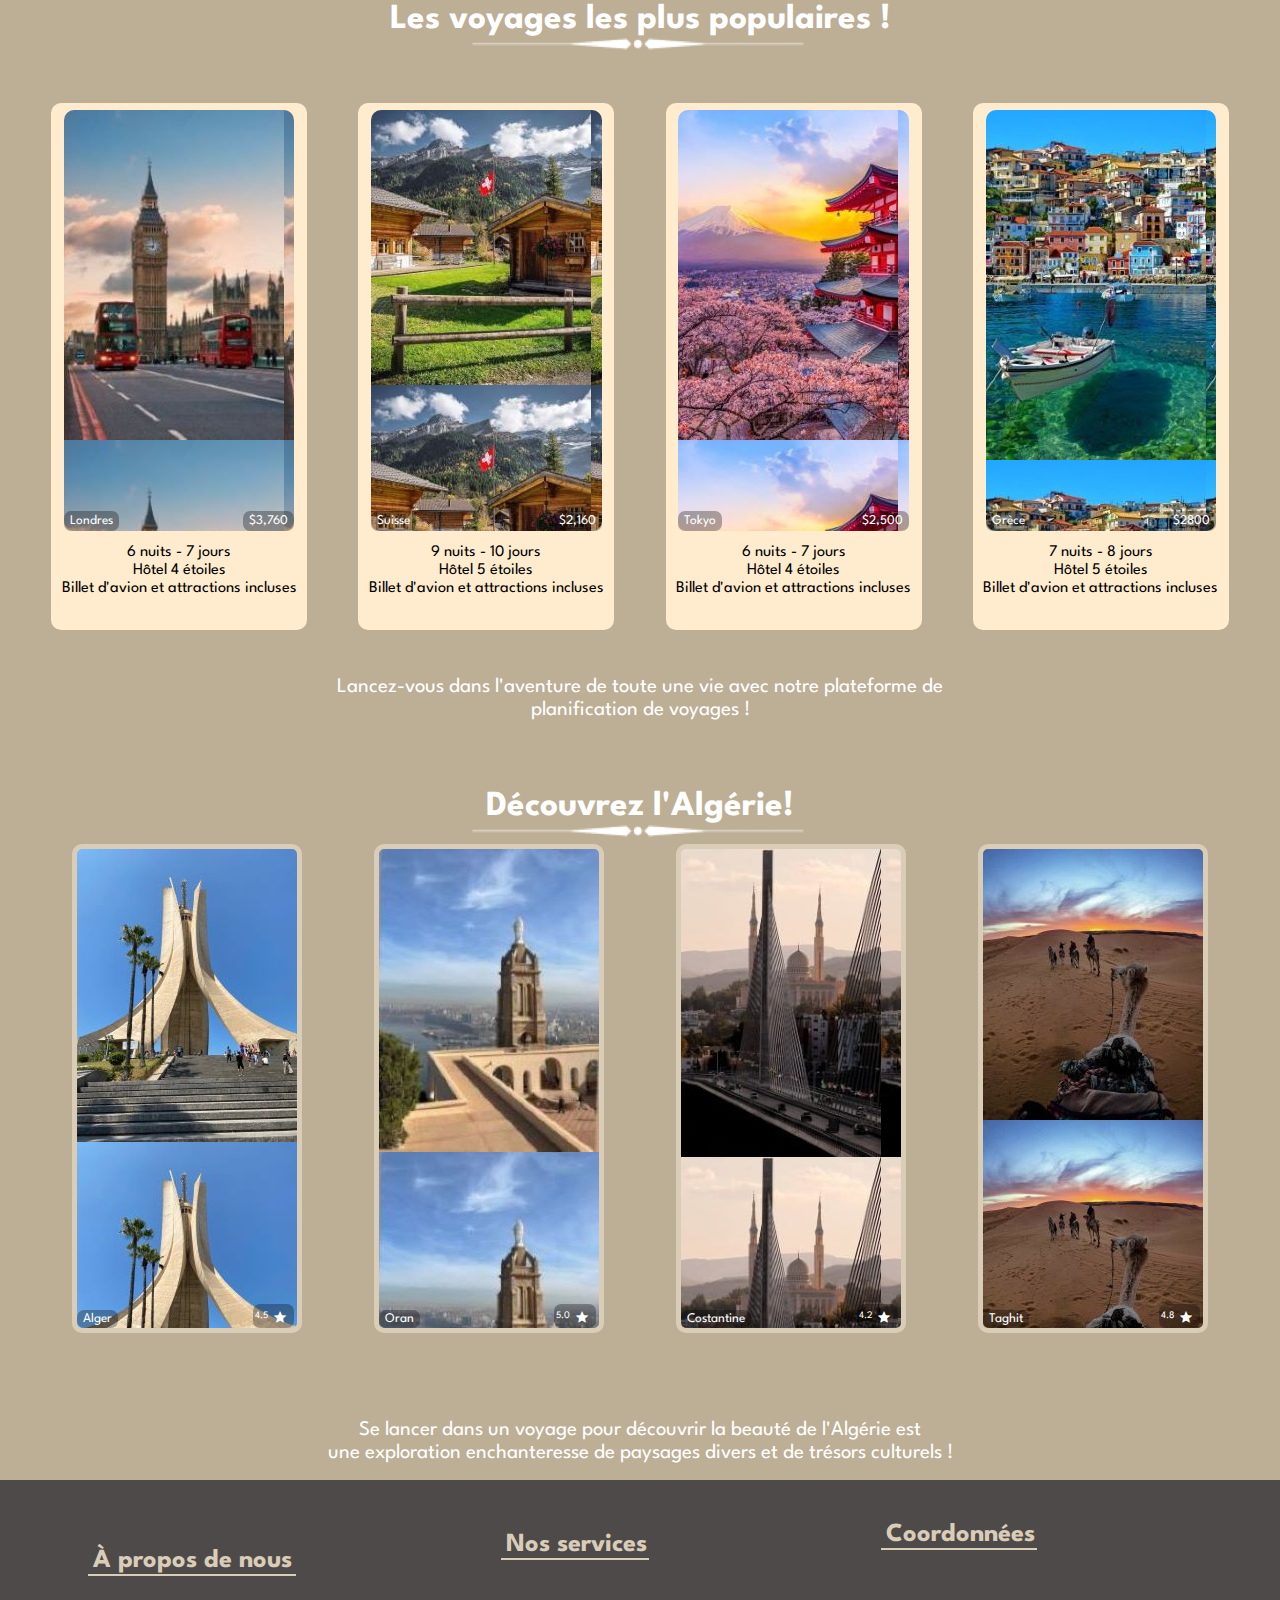
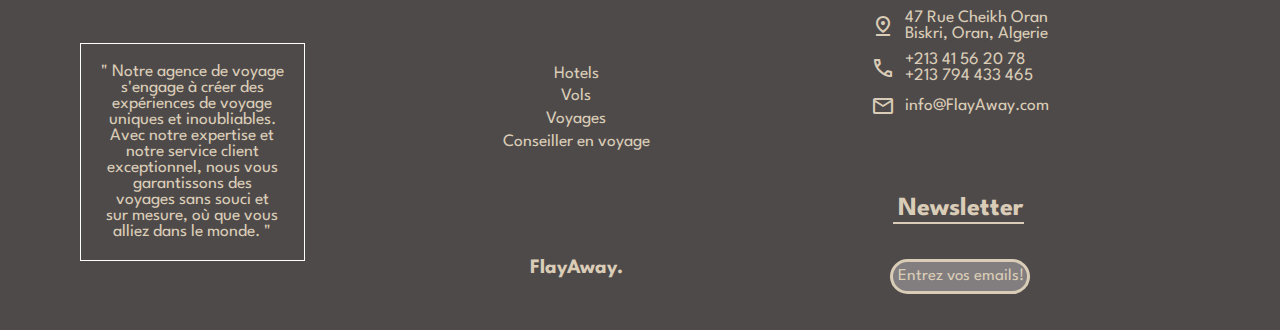
==== commit 082377e7: "commit w syi" ====
--- a/index.html
+++ b/index.html
@@ -24,7 +24,10 @@
           <img src="img/logo6.png" alt="" style="height: 27px; position: relative; top: 2px;">
           <b>FlyAway.</b></a>
       </div>
-      
+      <div class="MENU">
+        <span class="material-symbols-outlined">
+          close
+          </span>
       </div>
       <div class="header-left">
         <a href="hotels/hotels.html">Hotels</a>
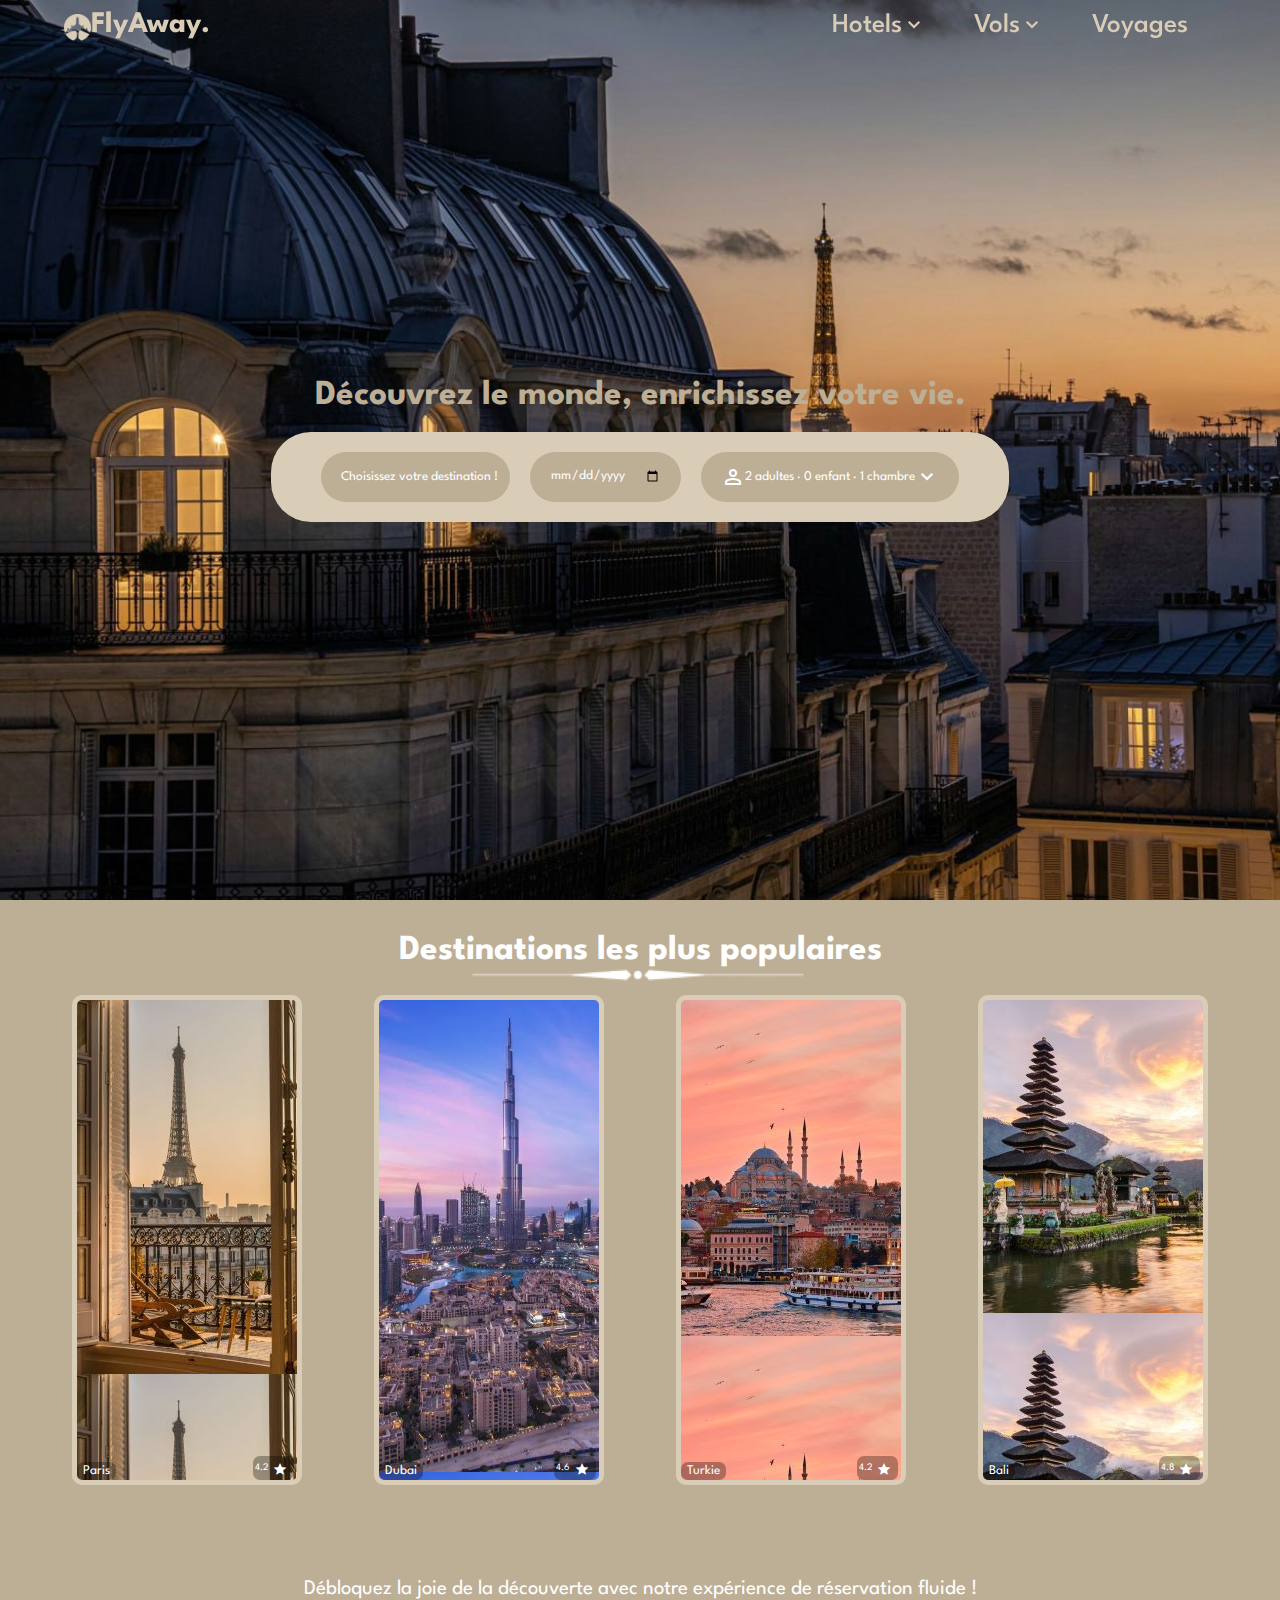
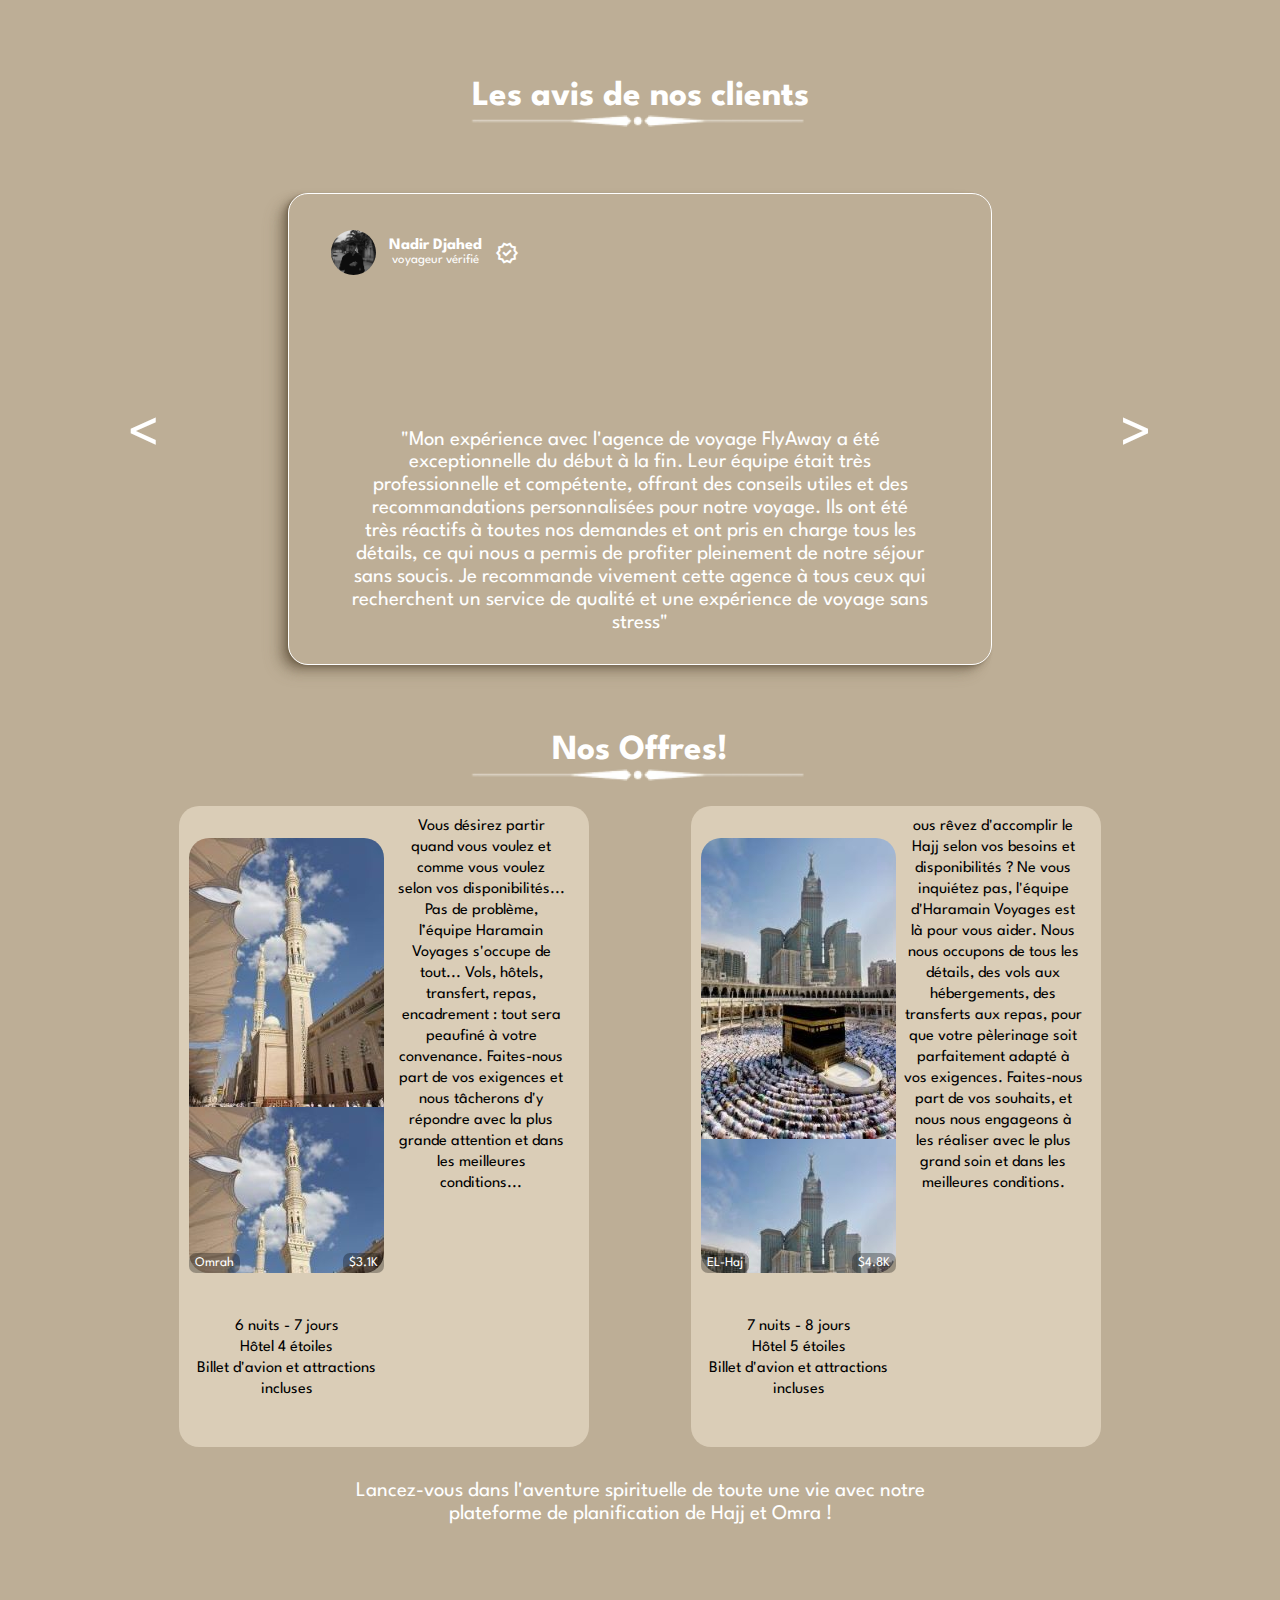
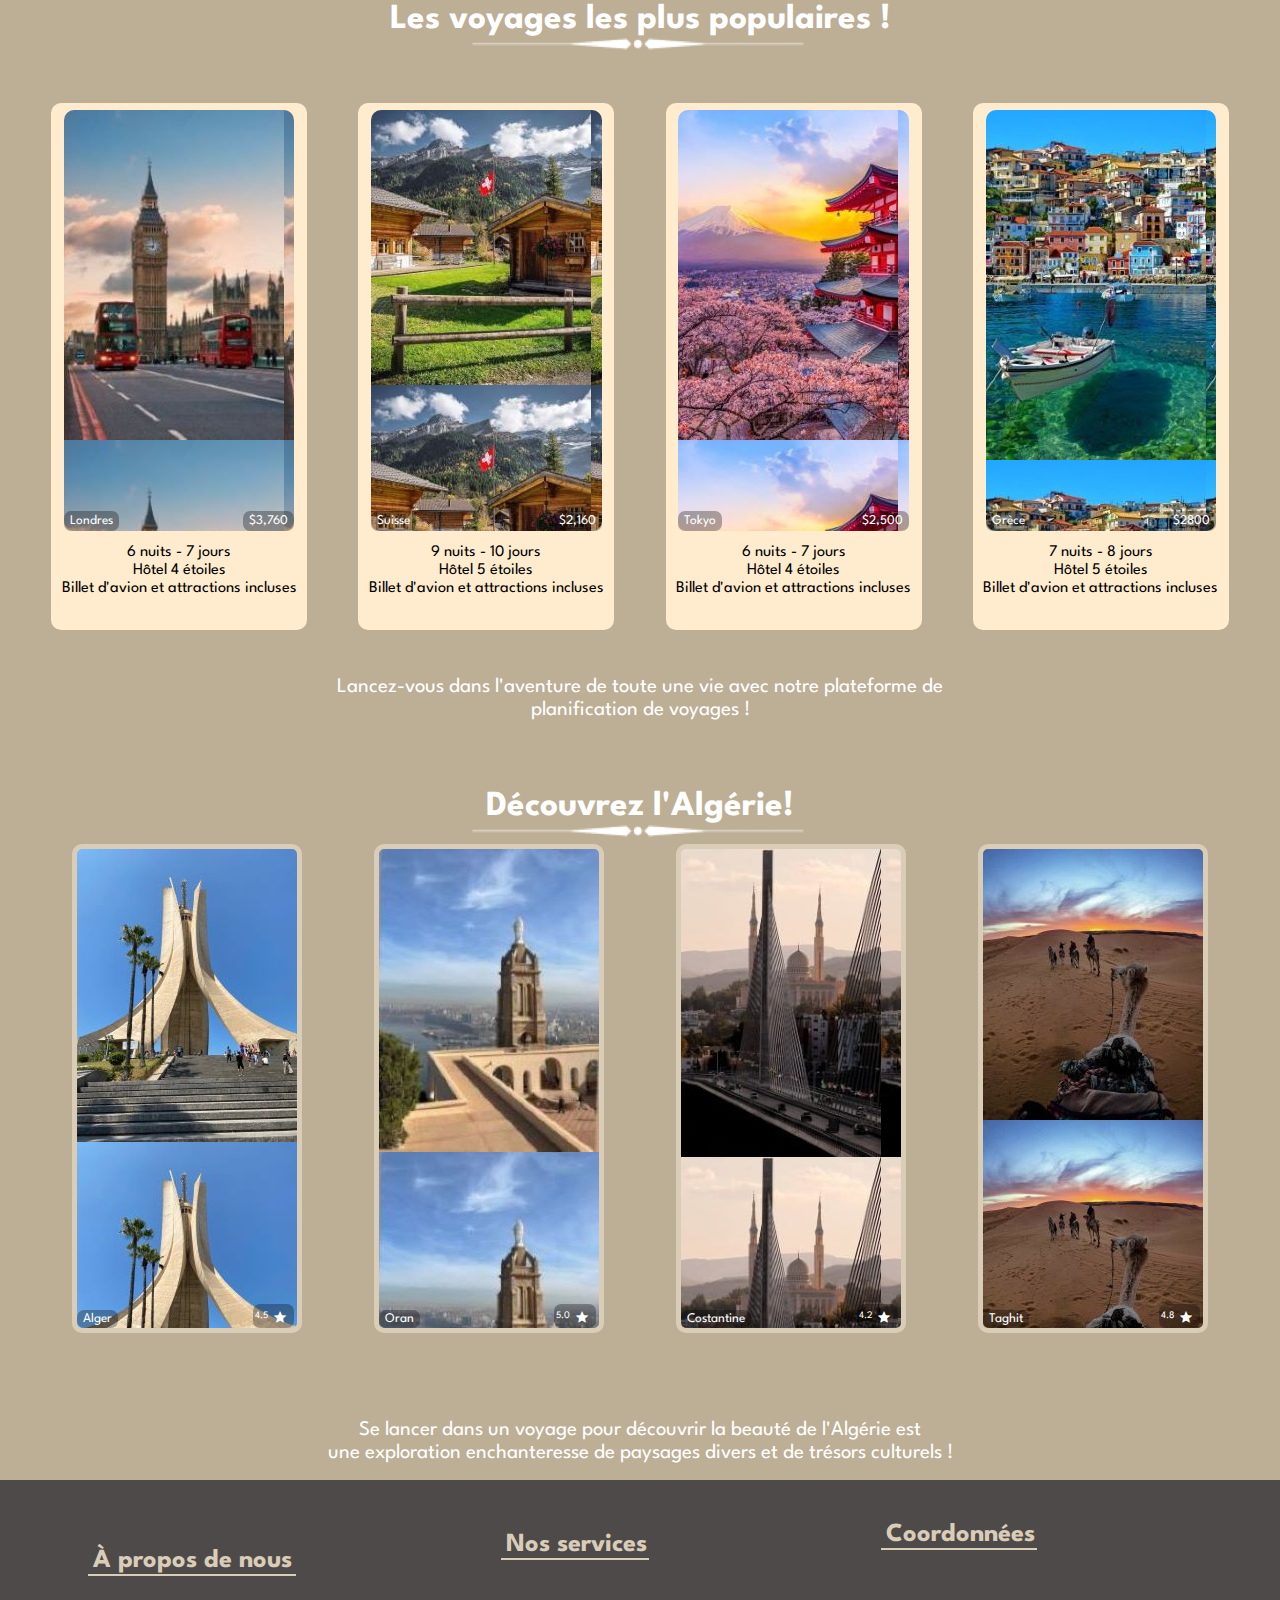
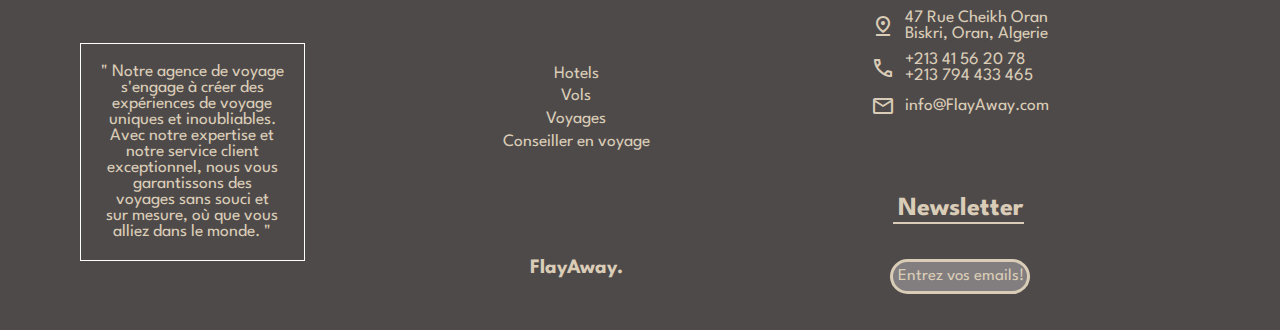
==== commit 63e09c69: "sagamt header w hotel" ====
--- a/index.html
+++ b/index.html
@@ -19,21 +19,85 @@
 <body>
   <div class="home-page">
     <header>
-      <div class="header-right">
-        <a href="./index.html" >
-          <img src="img/logo6.png" alt="" style="height: 27px; position: relative; top: 2px;">
-          <b>FlyAway.</b></a>
-      </div>
-      <div class="MENU">
-        <span class="material-symbols-outlined">
-          close
+      <div class="nav-data">
+        <div class="header-right">
+           <a href="./index.html" class="link" >
+             <img src="img/logo6.png" alt="" style="height: 27px; position: relative; top: 2px;">
+             <b>FlyAway.</b></a>
+       </div>
+       <div class="MENU " id="MENU">
+          <span class="material-symbols-outlined menu">
+            menu
+            </span>
+          <span class="material-symbols-outlined close">
+            close
           </span>
-      </div>
-      <div class="header-left">
-        <a href="hotels/hotels.html">Hotels</a>
-        <a href="vols/vols.html">Vols</a>
-        <a href="voyages/voyages.html">Voyages</a>
-      </div>
+       </div>
+      </div>
+      <div class="header-left" id="header-left">
+        <ul class="liste">
+          <li class="dropdown-item">
+           <div class="link">
+            Hotels
+              <span class="material-symbols-outlined dropdown-arrow">
+                expand_more
+                </span>
+           </div>
+           <ul class="liste-hotels">
+            <li>
+              <a href="./hotels/hotels.html" class="hotel-link">Paris</a>
+
+            </li>
+            <li>
+              <a href="./hotels/bali.html" class="hotel-link">Dubai</a>
+
+            </li>
+            <li>
+              <a href="./hotels/turkie.html" class="hotel-link">Turkie</a>
+
+            </li>
+            <li>
+              <a href="./hotels/bali.html" class="hotel-link">Bali</a>
+
+            </li>
+
+           </ul>
+          </li>
+          <li class="dropdown-item">
+            <div class="link">
+              Vols
+              <span class="material-symbols-outlined dropdown-arrow">
+                expand_more
+                </span>
+            </div>
+            <ul class="liste-hotels">
+              <li>
+                <a href="" class="hotel-link">Paris</a>
+  
+              </li>
+              <li>
+                <a href="" class="hotel-link">Dubai</a>
+  
+              </li>
+              <li>
+                <a href="" class="hotel-link">Turkie</a>
+  
+              </li>
+              <li>
+                <a href="" class="hotel-link">Bali</a>
+  
+              </li>
+  
+             </ul>
+            
+          </li> 
+          <li>
+            <a class="link" href="voyages/voyages.html">Voyages</a>
+          </li> 
+
+        </ul>
+        
+      </div> 
     </header>
     <div class="home">
       <h1>Découvrez le monde, enrichissez votre vie.</h1>
@@ -375,6 +439,7 @@
     </div>
 
   </footer>
+  <script src="./main.js"></script>
 </body>
 
 </html>--- a/style.css
+++ b/style.css
@@ -20,42 +20,264 @@
     top: 0;
     left: 0;
     width: 100%;
-    height: 80px;
-    display: flex;
-    justify-content: space-between;
-    align-items: center;
-    padding: 20px 100px;
+    height: 50px;
+    padding: 0 5%;
     z-index: 1000;
 }
-
-.header-left {
-    width: 50%;
-    display: flex;
-    justify-content: space-between;
-    align-items: center;
-}
-
 header a {
+    text-decoration: none;
+}
+
+ /* header a {
     color: #DACDB7;
-    font-size: calc(0.5rem + 1.5vw);
+    font-size:calc(0.5rem + 1.5vw);
     font-weight: bold;
     font-weight: 500;
     text-decoration: none;
     margin: 0 15px;
     cursor: pointer;
 }
-
-header a:visited {
+header a:visited
+{
     color: #C8B18C;
 }
-
 header a:hover {
     color: #BDAE96;
     cursor: pointer;
+}   */
+header ul
+{
+    list-style: none;
+}
+.nav-data
+{
+    height: 100%;
+    width: 100%;
+    display: flex;
+    justify-content: space-between;
+    align-items: center;
+}
+.MENU
+{ 
+    position: relative;
+    width: 32px;
+    height: 32px;
+}
+.menu,
+.close
+{
+    position: absolute;
+    width: max-content;
+    height: max-content;
+    inset: 0;
+    margin: auto;
+    font-size: 1.25rem;
+    cursor: pointer;
+    transition: opacity .1s , transform .4s;
+    color: #DACDB7;
+}
+.close
+{
+    opacity: 0;
+} 
+@media  screen and (max-width:1118PX ) {
+    .home
+    {
+        opacity: 0;
+    }
+    .header-left
+    {
+        position: absolute;
+        left: 0;
+        width: 100%;
+        height: calc(100vh - 80px);
+        overflow: auto;
+        pointer-events: none;
+        opacity: 0; 
+        transition: top .4s , opacity .3s;
+
+    }
+    .header-left::-webkit-scrollbar
+    {
+        width: 0;
+    }
+   
+    .link
+    {
+        color: white;
+        background-color: #DACDB7;
+        font-weight: bold;
+        padding: 1.25rem 1.5rem;
+        display: flex;
+        justify-content: space-between;
+        align-items: center;
+        transition: background-color .3s;
+        text-decoration: none;
+
+    }
+    .link:hover
+    {
+        background-color:#BDAE96 ;
+    }
+    .show-menu
+    {
+        opacity: 1;
+        top: 3.5rem;
+        pointer-events: initial;
+    }
+    .show-icon .menu
+    {
+        opacity: 0;
+        transform: rotate(90deg);
+    } 
+    .show-icon .close
+    {
+        opacity: 1;
+        transform: rotate(90deg);
+    }
+    .dropdown-item
+    {
+        cursor: pointer;
+
+       
+    }
+    .dropdown-arrow
+    {
+        font-size: 1.25rem;
+        font-weight: initial;
+        transition: transform .4s;
+    }
+    .hotel-link
+    {
+        padding: 1.25rem 1.25rem 1.25rch 2.5rem;
+        color: white;
+        background-color: #BDAE96;
+        display: flex;
+        align-items: center;
+        column-gap: 5rem;
+        font-weight: bold;
+        transition: background-color .3s;
+        text-decoration: none;
+    }
+    .hotel-link:hover
+    {
+        background-color:rgba(189, 174, 150, 0.9) ;
+    }
+    .liste-hotels
+    {
+        max-height: 0;
+        overflow: hidden;
+        transition: max-height .4s ease-out;
+        background-color: #DACDB7;
+    }
+    .dropdown-item:hover .liste-hotels
+    {
+       max-height:1000px ;
+       transition: max-height .4s ease-in;
+    }
+    .dropdown-item:hover .dropdown-arrow
+    {
+        transform: rotate(180deg);
+    }
+}
+@media  screen and (min-width:1118PX )
+{
+    header
+   {
+       margin-inline: auto;
+       display: flex;
+       justify-content: space-between;
+
+    }
+
+    .MENU
+    {
+        display: none;
+    }
+   .header-left {
+        width: 50%;
+        height: 100%;
+        display: flex;
+        justify-content: space-between;
+        align-items: center;
+    }
+    .liste 
+    {
+        height: 100%;
+        display: flex;
+        column-gap: 3rem;
+    }
+    .link
+    {
+       height: 100%;
+       padding: 0;
+       justify-content: initial;
+       color: #DACDB7; 
+       font-size:calc(0.5rem + 1.5vw);
+       font-weight: bold;
+       font-weight: 500;
+       cursor: pointer;
+       display: flex;
+       align-items: center;
+   
+    }
+    .dropdown-item
+    {   min-width: max-content;
+        position: relative;
+    }
+    .liste-hotels {
+        max-height: initial;
+        overflow: initial;
+        position: absolute;
+        left: 0;
+        top: 50px;
+        opacity: 0;
+        pointer-events: none;
+        transition: opacity .3s, top .3s;
+      }
+      .hotel-link {
+        padding: 1.25rem 1.25rem 1.25rch 2.5rem;
+        color: white;
+        background-color: #BDAE96;
+        display: flex;
+        align-items: center;
+        column-gap: 5rem;
+        font-weight: bold;
+        transition: background-color .3s;
+        text-decoration: none;
+      }
+      .hotel-link:hover
+      {
+          background-color:rgba(189, 174, 150, 0.5) ;
+      }
+      .dropdown-item:hover .liste-hotels
+       {
+        opacity: 1;
+        top:40px;
+        pointer-events: initial;
+        transition: top .3s;
+       }
+    .liste-hotels
+    {
+        max-height: 0;
+        overflow: hidden;
+        transition: max-height .4s ease-out;
+    }
+    .dropdown-item:hover .liste-hotels
+    {
+       max-height:1000px ;
+       transition: max-height .4s ease-in;
+    }
+    .dropdown-item:hover .dropdown-arrow
+    {
+        transform: rotate(180deg);
+    }
 }
 
 .header-right a {
     font-size: 30px;
+    display: flex;
+    align-items: center;
 }
 
 .home {
@@ -68,7 +290,7 @@
 }
 
 .home h1 {
-    font-size: calc(1rem + 1.5vw);
+    font-size:calc(1rem + 1.5vw);
     color: #BDAE96;
     margin-bottom: 20px;
 }
@@ -140,13 +362,13 @@
 
 .mainn h2 {
     color: white;
-    font-size: calc(1em + 1.5vw);
+    font-size:calc(1em + 1.5vw);
     margin-top: 30px;
 }
 
 .mainn P {
     color: white;
-    font-size: calc(0.1rem + 1.5vw);
+    font-size:calc(0.1rem + 1.5vw);
     margin-bottom: 15px;
     text-align: center;
     line-height: 1.1;
@@ -240,8 +462,7 @@
 }
 
 .avis {
-    --shadow-color: 38deg 19% 39%;
-    ;
+    --shadow-color: 38deg 19% 39%;;
     width: 55%;
     height: 100%;
     padding: 15px;
@@ -318,7 +539,7 @@
 }
 
 .Offre p {
-    font-size: calc(0.05rem + 1.2vw);
+    font-size:calc(0.05rem + 1.2vw);
     color: black;
     line-height: 1.3;
 }
@@ -442,7 +663,7 @@
 
 .vp-inf p {
     color: black;
-    font-size: calc(0.05rem + 1.2vw);
+    font-size:calc(0.05rem + 1.2vw);
 
 }
 
@@ -477,7 +698,7 @@
     align-items: center;
     justify-content: space-evenly;
     color: #DACDB7;
-    font-size: calc(0.05rem + 1.3vw);
+    font-size:calc(0.05rem + 1.3vw);
 }
 
 footer h2 {
@@ -509,7 +730,7 @@
     align-items: center;
     justify-content: space-around;
     color: #DACDB7;
-    font-size: calc(0.05rem + 1.3vw);
+    font-size:calc(0.05rem + 1.3vw);
 }
 
 .footer-midle ul {
@@ -525,7 +746,7 @@
     align-items: center;
     justify-content: space-around;
     color: #DACDB7;
-    font-size: calc(0.05rem + 1.3vw);
+    font-size:calc(0.05rem + 1.3vw);
 }
 
 .footer-right input {
@@ -555,7 +776,7 @@
     display: flex;
     align-items: center;
     margin-top: 10px;
-    font-size: calc(0.05rem + 1.3vw);
+    font-size:calc(0.05rem + 1.3vw);
 }
 
 .Coordonnées ul span {
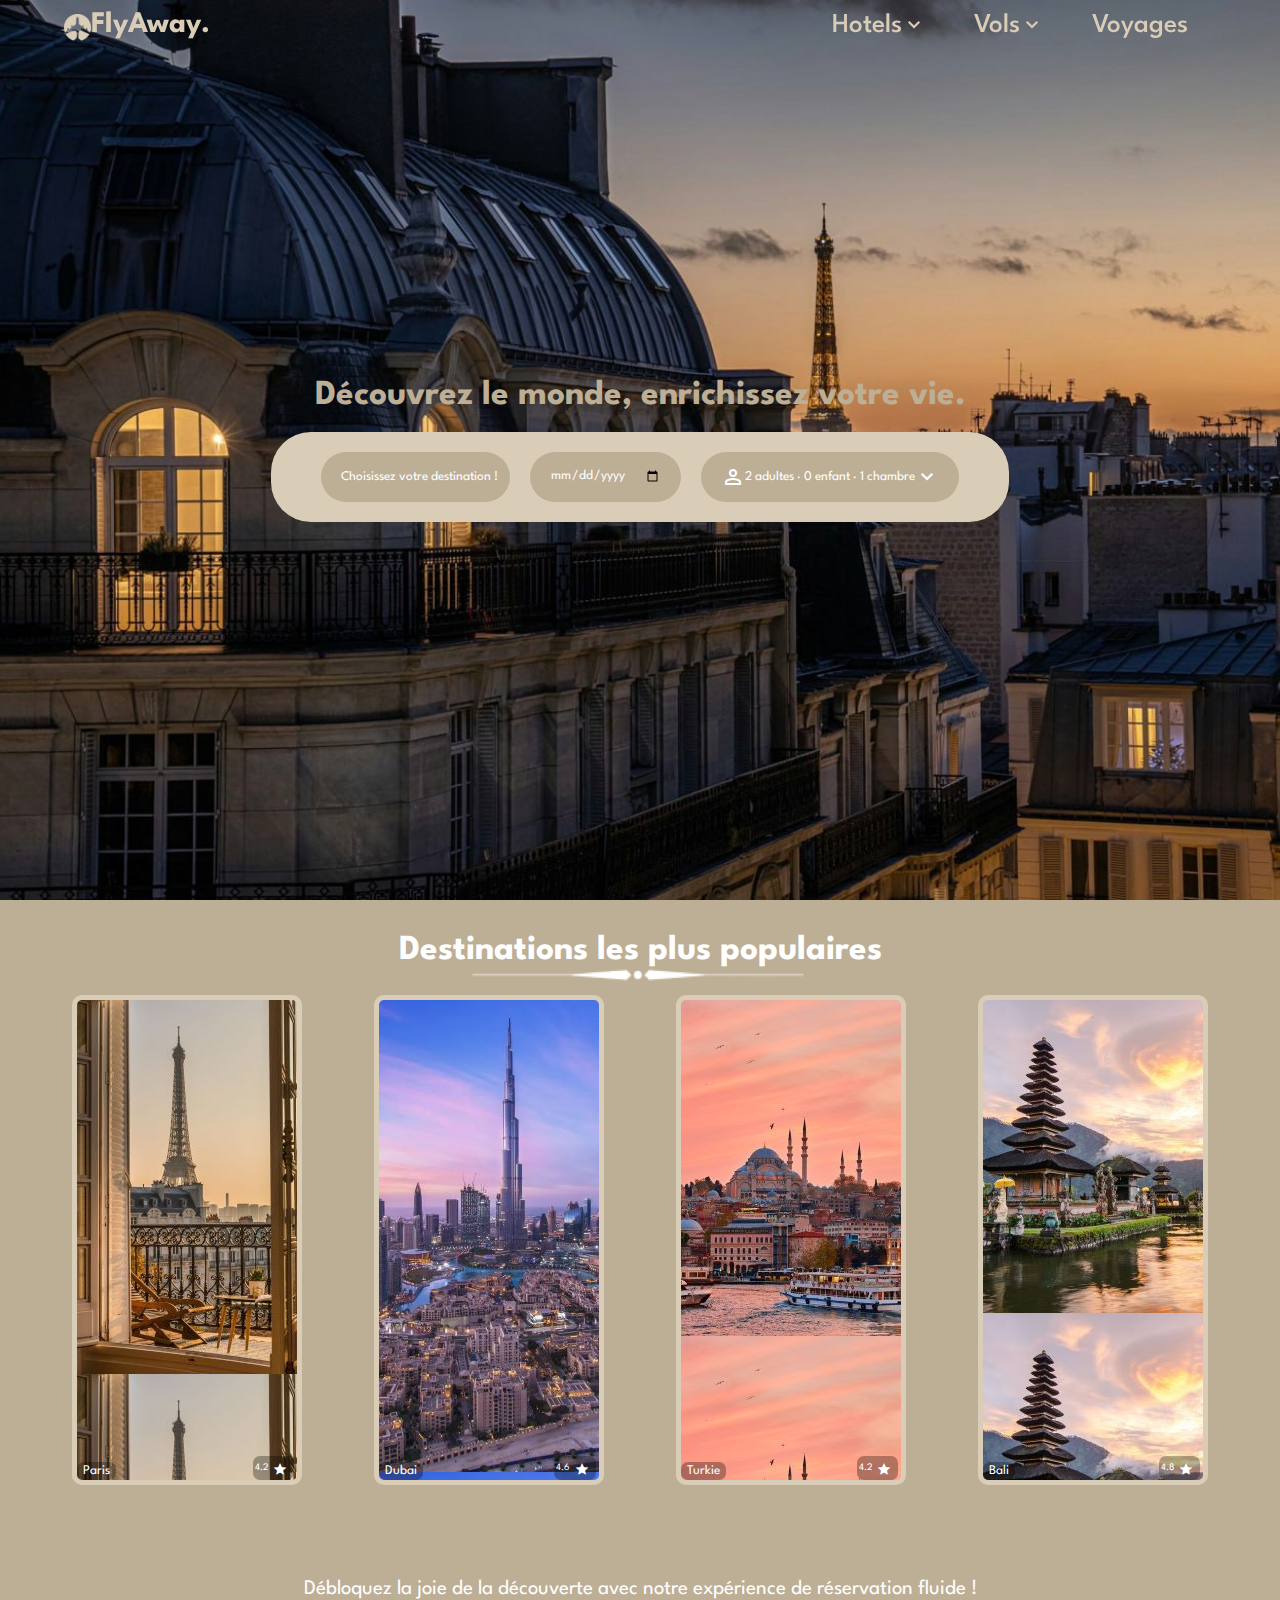
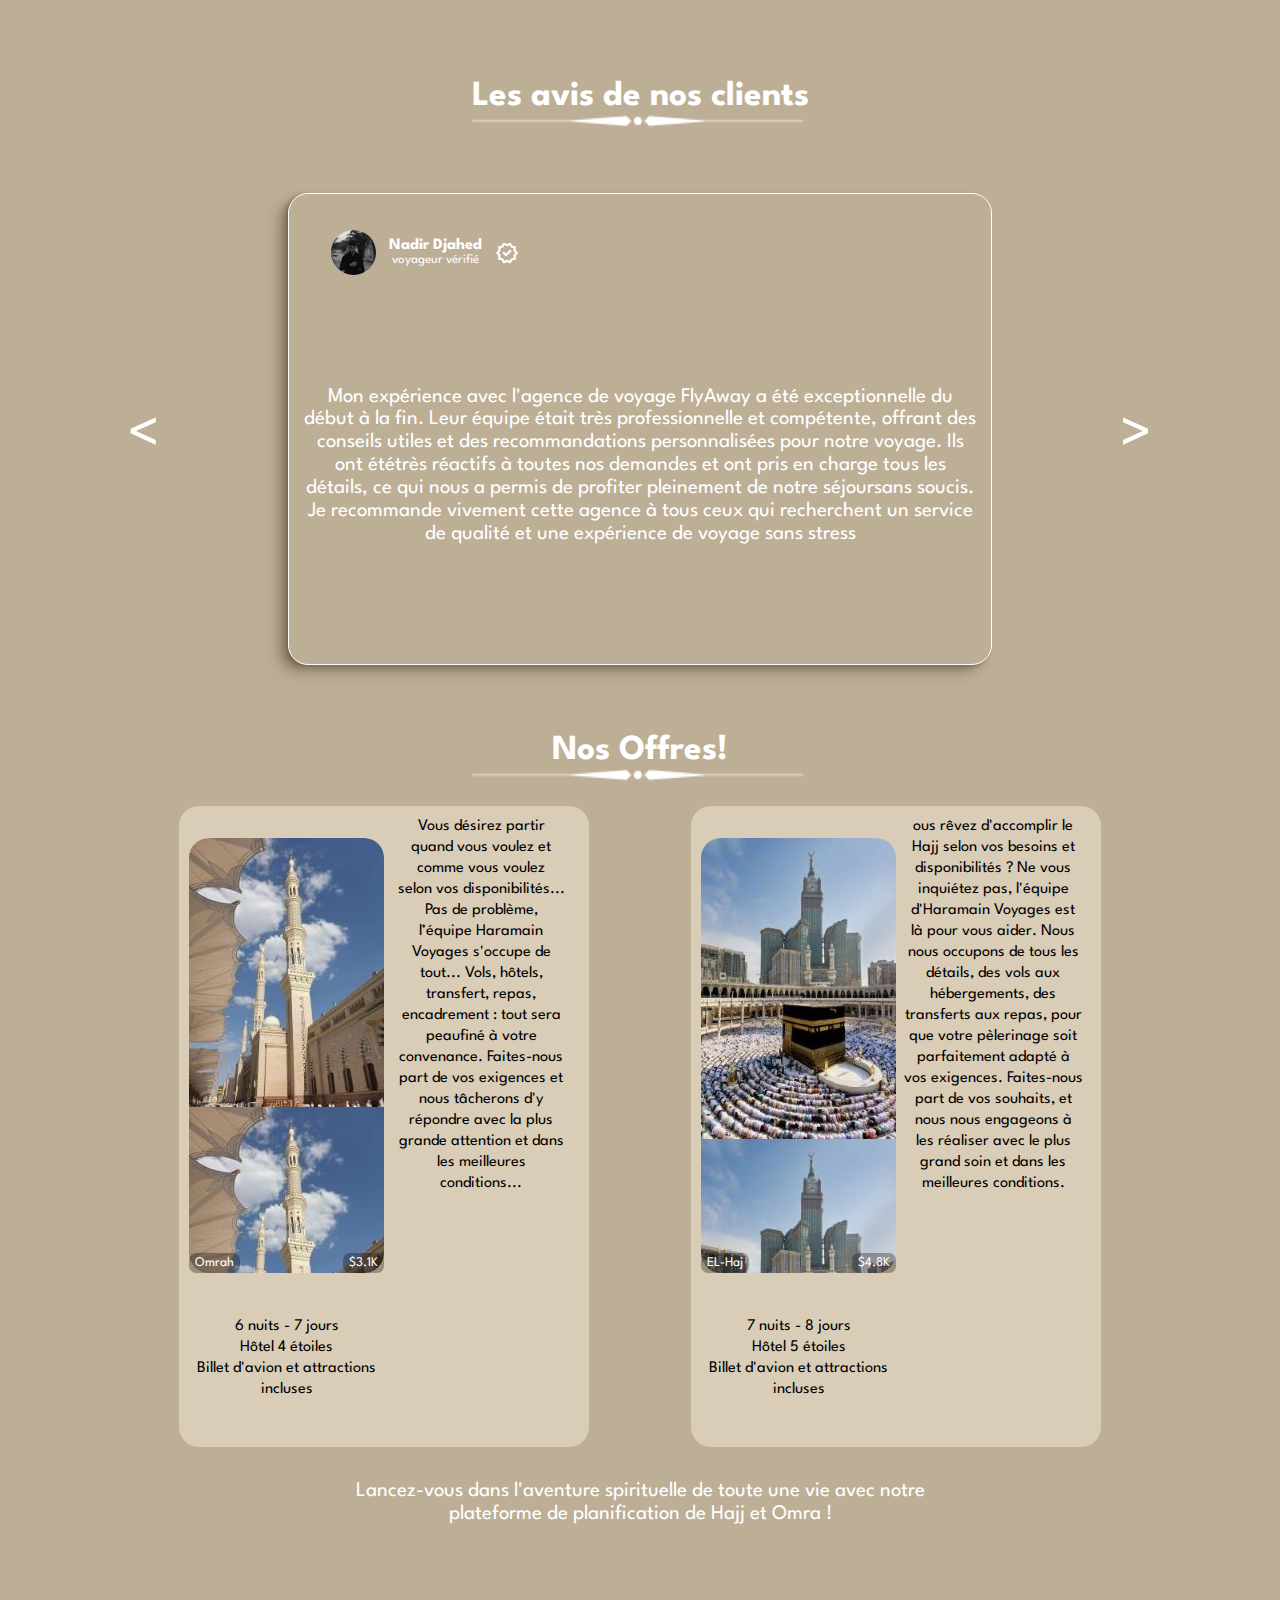
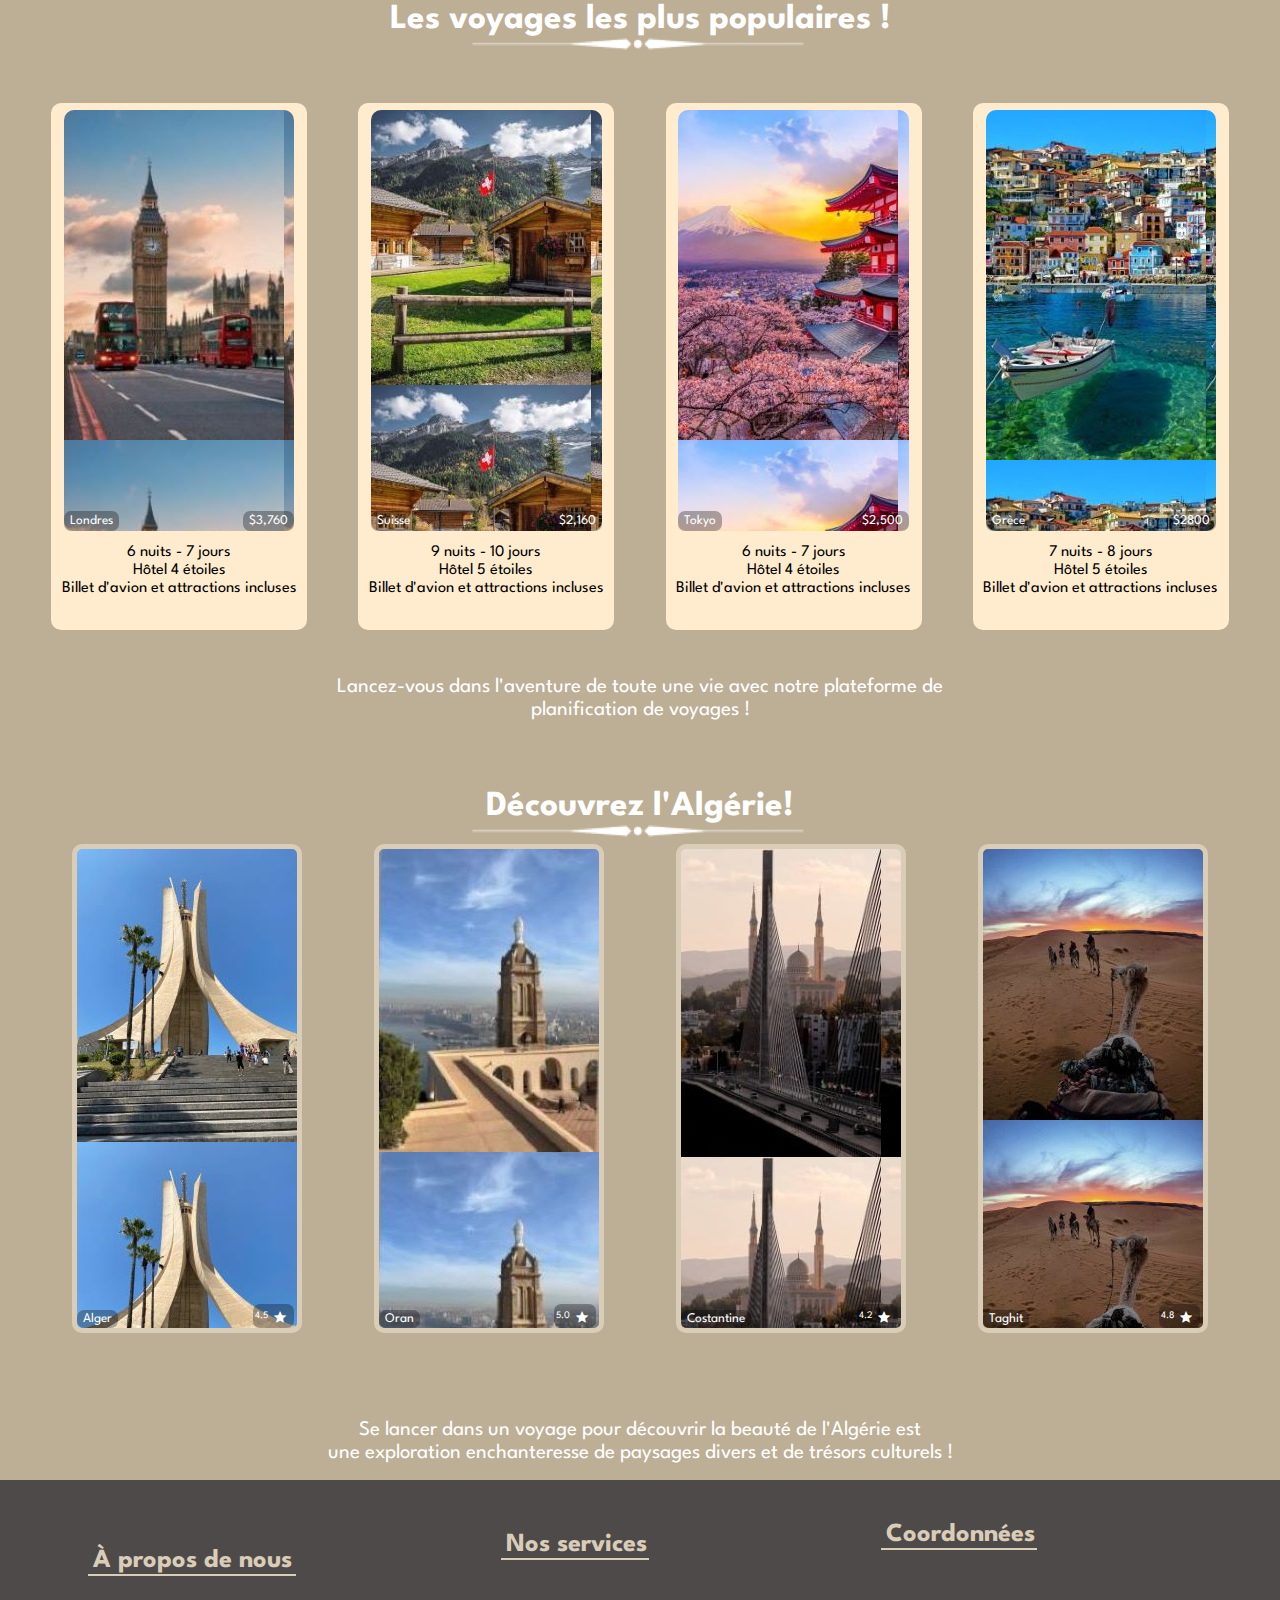
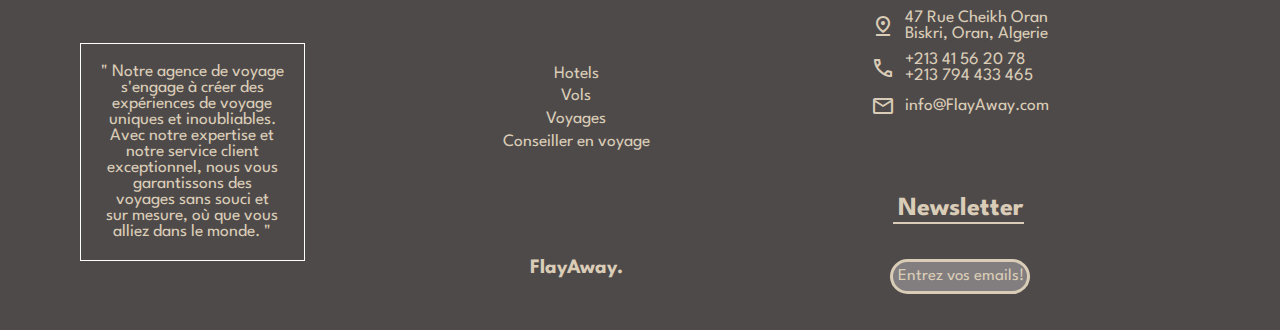
==== commit d5aef922: "zadt chwiya js" ====
--- a/index.html
+++ b/index.html
@@ -72,19 +72,19 @@
             </div>
             <ul class="liste-hotels">
               <li>
-                <a href="" class="hotel-link">Paris</a>
+                <a href="./vols/vols.html" class="hotel-link">Paris</a>
   
               </li>
               <li>
-                <a href="" class="hotel-link">Dubai</a>
+                <a href="./vols/Vdubai.html" class="hotel-link">Dubai</a>
   
               </li>
               <li>
-                <a href="" class="hotel-link">Turkie</a>
+                <a href="./vols/Vturk.html" class="hotel-link">Turkie</a>
   
               </li>
               <li>
-                <a href="" class="hotel-link">Bali</a>
+                <a href="./vols/Vbali.html" class="hotel-link">Bali</a>
   
               </li>
   
@@ -92,7 +92,7 @@
             
           </li> 
           <li>
-            <a class="link" href="voyages/voyages.html">Voyages</a>
+            <a class="link" href="./voyages/voyages.html">Voyages</a>
           </li> 
 
         </ul>
@@ -180,13 +180,13 @@
         <img src="img/TITRE.png" alt="">
       </div>
       <div class="lesAvis">
-        <button>
+        <button onclick="prevComment()">
           < </button>
             <div class="avis">
               <div class="client">
-                <img src="img/nadir.jpg.jpg" alt="">
+                <img id="gallery-images" src="" alt="">
                 <div class="nom">
-                  <b>Nadir Djahed </b>
+                  <b id="liste-nom"> </b>
                   <P class="V">voyageur vérifié</P>
                 </div>
                 <span class="material-symbols-outlined">
@@ -194,18 +194,10 @@
                 </span>
               </div>
               <div class="commentaire">
-                <P>"Mon expérience avec l'agence de voyage FlyAway a été <br>
-                  exceptionnelle du début à la fin. Leur équipe était très <br>
-                  professionnelle et compétente, offrant des conseils utiles et des <br>
-                  recommandations personnalisées pour notre voyage. Ils ont été <br>
-                  très réactifs à toutes nos demandes et ont pris en charge tous les <br>
-                  détails, ce qui nous a permis de profiter pleinement de notre séjour <br>
-                  sans soucis. Je recommande vivement cette agence à tous ceux qui <br>
-                  recherchent un service de qualité et une expérience de voyage sans <br>
-                  stress"</P>
+                <P id="liste-cmnt"></P>
               </div>
             </div>
-            <button> > </button>
+            <button onclick="nextComment()"> > </button>
       </div>
 
     </div>
--- a/style.css
+++ b/style.css
@@ -118,6 +118,16 @@
     .link:hover
     {
         background-color:#BDAE96 ;
+    }
+    .header-right a 
+    {
+        background-color: transparent;
+        color: #DACDB7;
+    }
+    .header-right a:hover
+    {
+        background-color: transparent;
+        color: #DACDB7;
     }
     .show-menu
     {
@@ -460,6 +470,10 @@
     border: none;
     background-color: transparent;
 }
+.lesAvis button:hover
+{
+    cursor: pointer;
+}
 
 .avis {
     --shadow-color: 38deg 19% 39%;;
@@ -514,6 +528,13 @@
     margin: 0;
     font-size: small;
 }
+.commentaire
+{
+    display: flex;
+    align-items: center;
+    justify-content: center;
+    height:80% ;
+}
 
 .n3 {
     height: 95vh;
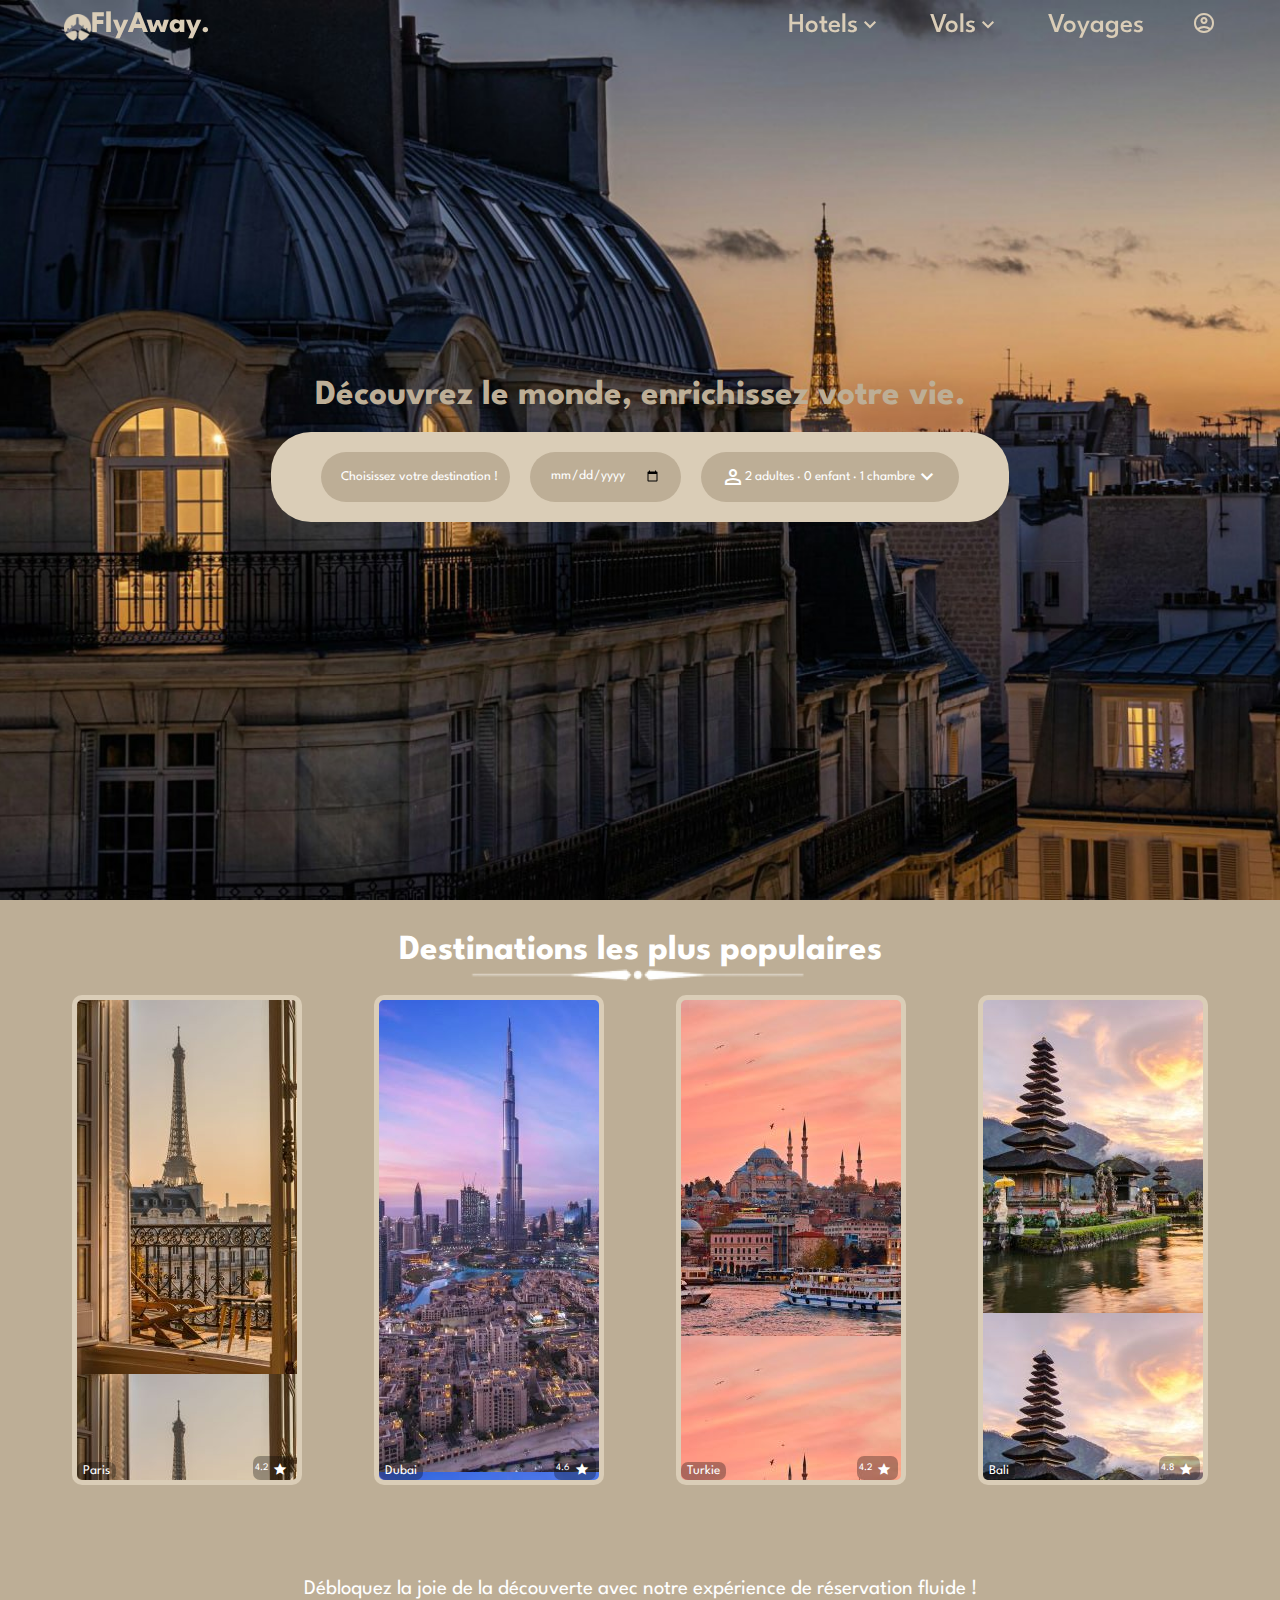
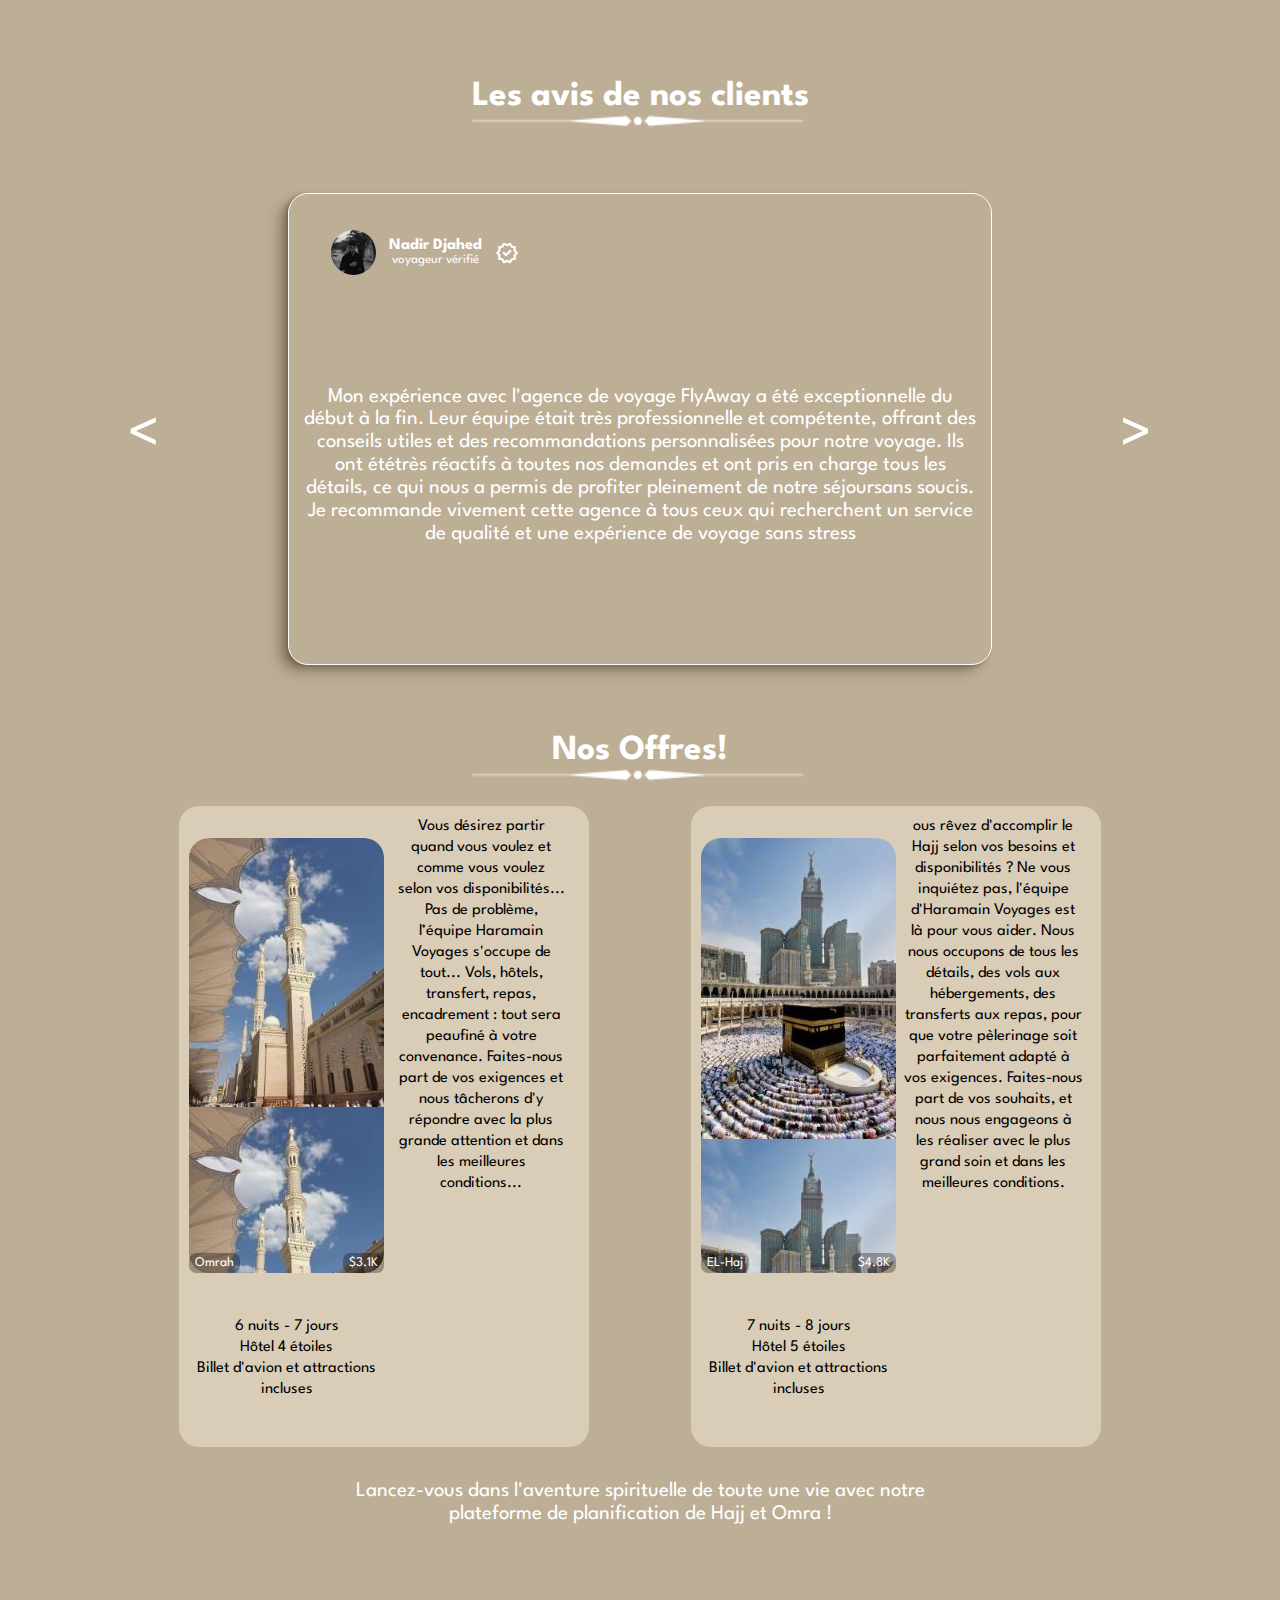
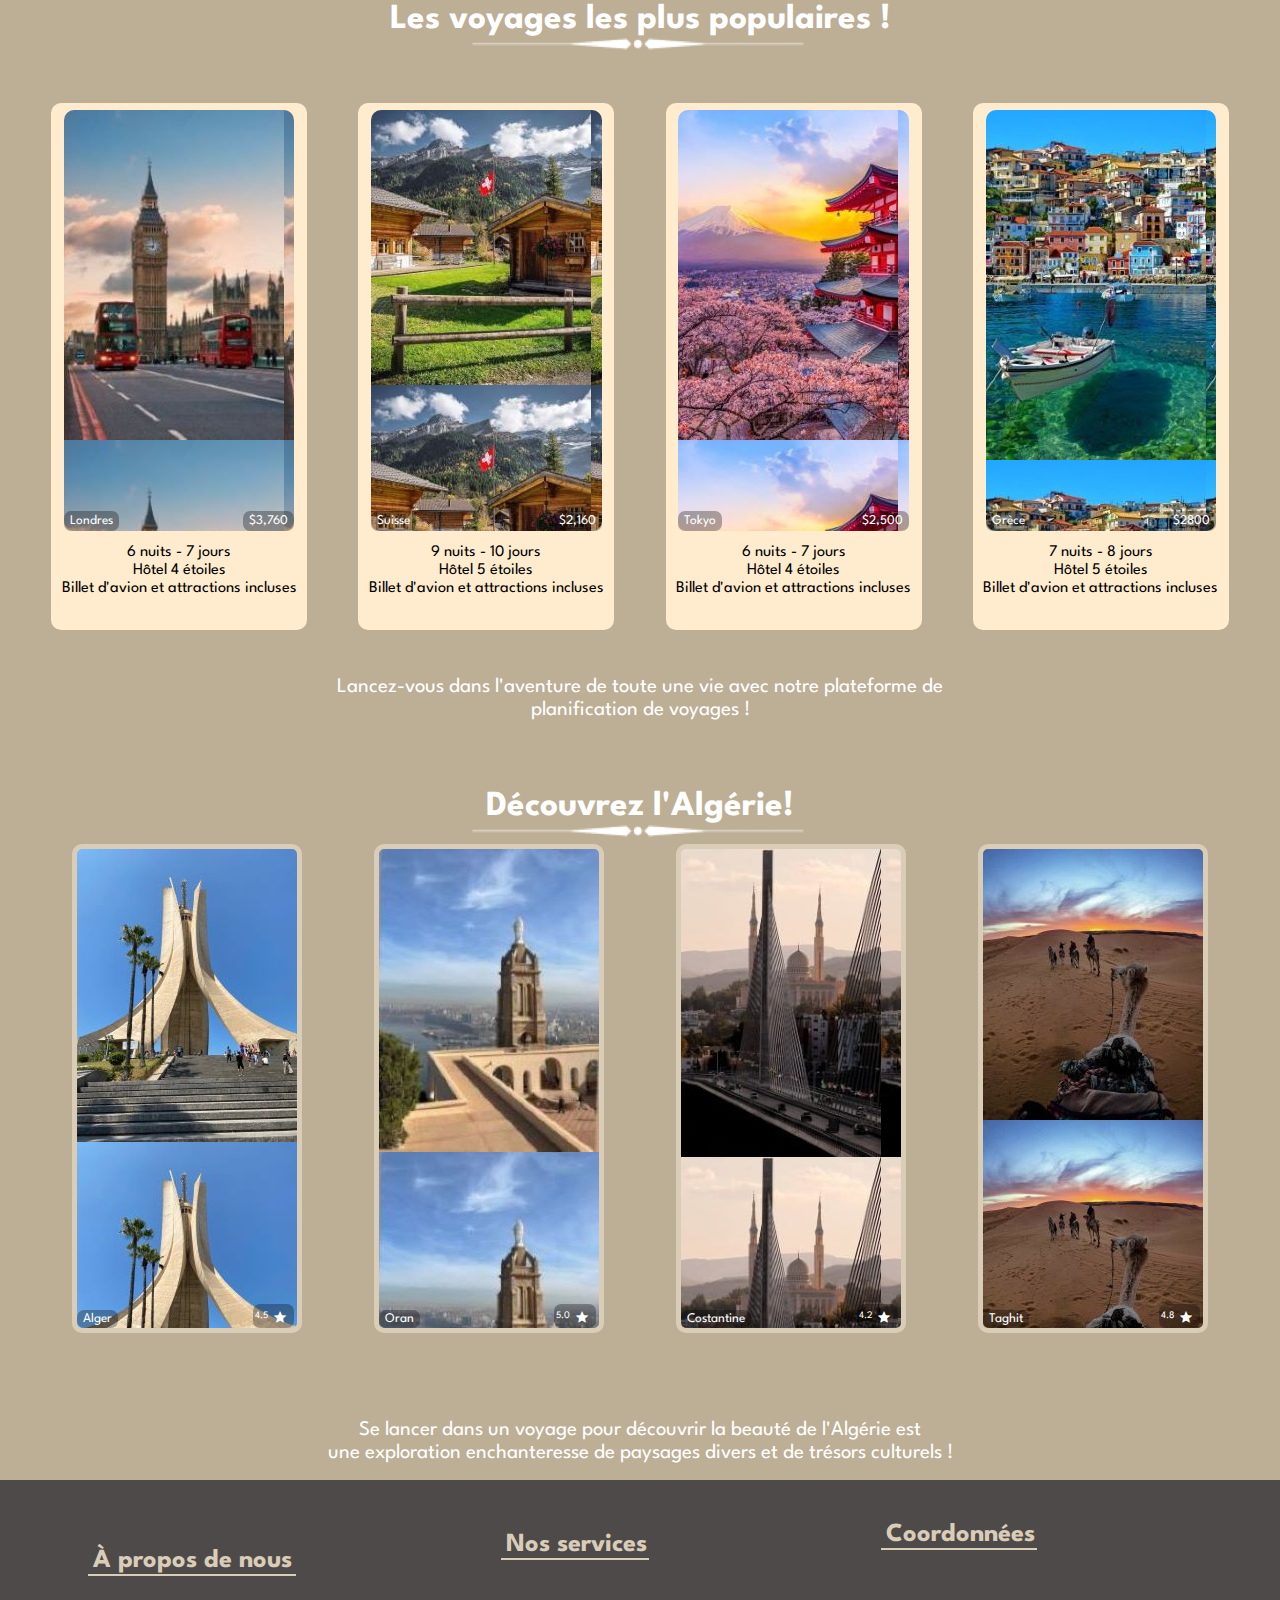
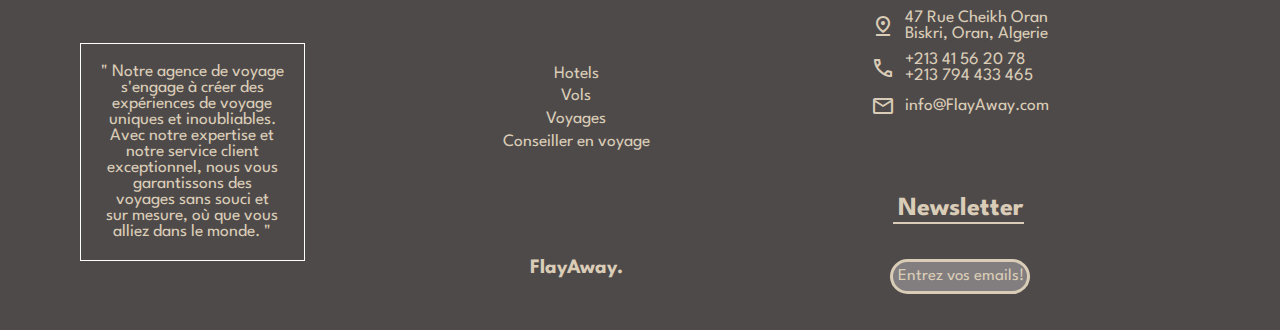
==== commit 83563138: "khdmt login" ====
--- a/index.html
+++ b/index.html
@@ -94,12 +94,89 @@
           <li>
             <a class="link" href="./voyages/voyages.html">Voyages</a>
           </li> 
+          <li>
+            <span  class="material-symbols-outlined link account">
+              account_circle
+              </span>
+              <div class="sign up" id="sign-up">
+                <span class="material-symbols-outlined closee">
+                  close
+                  </span>
+                <div class="form-box login">
+                  <h2>Login</h2>
+                 <form action="#">
+                  <div class="input-box">
+                    <span class="material-symbols-outlined">
+                      mail
+                    </span>
+                    <label for="email">email</label>
+                    <input type="email" id="email" required>
+                  </div>
+                  <div class="input-box">
+                   <span class="material-symbols-outlined">
+                      lock
+                   </span>
+                   <label for="">password</label>
+                   <input type="password" required>
+                  </div>
+                  <div class="remember-forgot">
+                    <label><input type="checkbox">Remember me</label>
+                    <a href="#">Mot de passe oublier? </a>
+                  </div>
+                  <button type="submit" class="btn">login in</button>
+                  <div class="login-registrer">
+                    <p>Don't have an account ?<a href="#" class="registrer-link">
+                        Registrer</a></p>
+                  </div>
+                 </form>
+
+                </div>
+                <div class="form-box registrer">
+                  <h2>Registrer</h2>
+                  <form action="#">
+                    <div class="input-box">
+                      <span class="material-symbols-outlined">
+                        person
+                        </span>
+                      <label for="name">Username</label>
+                      <input type="text"  required>
+                    </div>
+                    <div class="input-box">
+                      <span class="material-symbols-outlined">
+                        mail
+                      </span>
+                      <label for="email">email</label>
+                      <input type="email" id="email" required>
+                    </div>
+                    <div class="input-box">
+                     <span class="material-symbols-outlined">
+                        lock
+                     </span>
+                     <label for="">password</label>
+                     <input type="password" required>
+                    </div>
+                    <div class="remember-forgot">
+                      <label><input type="checkbox">I agree with to the terms and conditions</label>
+              
+                    </div>
+                    <button type="submit" class="btn">Registrer</button>
+                    <div class="login-registrer">
+                      <p>Already have an account ?<a href="#" class="login-link">
+                          Login</a></p>
+                    </div>
+                  </form>
+                  
+                </div>
+                
+
+              </div>
+          </li>
 
         </ul>
         
       </div> 
     </header>
-    <div class="home">
+    <div class="home" id="home">
       <h1>Découvrez le monde, enrichissez votre vie.</h1>
       <div class="inputs">
         <input type="text" placeholder="Choisissez votre destination ! ">
--- a/style.css
+++ b/style.css
@@ -215,6 +215,7 @@
     {
         height: 100%;
         display: flex;
+        align-items: center;
         column-gap: 3rem;
     }
     .link
@@ -282,6 +283,195 @@
     {
         transform: rotate(180deg);
     }
+    .up
+    {
+        opacity: 1;
+        width: 400px;
+        height: 400px;
+        background: transparent;
+        border: 2px solid rgba(189, 174, 150, 0.5);
+        border-radius: 20px;
+        backdrop-filter: blur(20px);
+        box-shadow: 0 0 30px rgba(0, 0, 0, 0.5);
+        position: absolute;
+        left: 420px;
+        top: 80px;
+        pointer-events: initial;
+        display: flex;
+        align-items: center;
+        justify-content: center;
+        transform: scale(0);
+        overflow: hidden; 
+        transition: transform .5s ease, height .2s ease ;
+        
+    }
+    .up.active-popup
+    {
+        transform: scale(1);
+    }
+    .up.active
+    {
+        height: 510px;
+    }
+    .up .closee
+    {
+        position: absolute;
+        top: 0;
+        right: 0;
+        background: #BDAE96;
+        width: 45px;
+        height: 45px;
+        display: flex;
+        align-items: center;
+        justify-content: center;
+        border-bottom-left-radius: 20px;
+        cursor: pointer;
+        z-index: 1;
+    }
+    .up .form-box
+    {
+        width: 100%;
+        padding: 40px;
+    }
+     .up .form-box.login 
+    {
+        transition: transform .18s ease;
+        transform: translateX(0);
+    } 
+    .up.active .form-box.login
+    {
+        transition: none;
+        transform: translateX(-400px);
+
+    }
+    .up .form-box.registrer
+    {
+        position: absolute;
+        transition: none;
+        transform: translateX(400px);
+    }
+    .up.active .form-box.registrer
+    {
+        transition: transform .18s ease;
+        transform: translateX(0);
+
+    }
+    .form-box h2
+    {
+        font-size: 2em;
+        color: #DACDB7;
+        text-align: center;
+    }
+    .input-box
+    {
+        position: relative;
+        width: 100%;
+        height: 50px;
+        border-bottom: 2px solid #BDAE96;
+    }
+    .input-box label
+    {
+       position: absolute;
+       top: 50%;
+       left: 5px;
+       transform: translateY(-50%);
+       font-size: 1em;
+       color: white;
+       font-weight: 500;
+       pointer-events: none;
+       transition: .5s;
+    }
+    .input-box input:focus~label,
+    .input-box input:hover~label
+    {
+        top: -5px;
+        color: aqua;
+    }
+    .input-box input
+    {
+        width: 100%;
+        height: 100%;
+        background: transparent;
+        border: none;
+        outline: none;
+        font-size: 1em;
+        color: white;
+        font-weight: 600;
+        padding: 0 35px 0 2px;
+    }
+    .input-box input:focus~label,
+    .input-box input:valid~label
+    {
+        top: -5px;
+    }
+    .input-box span
+    {
+        position: absolute;
+        right: 8px;
+        font-size:1.2em ;
+        line-height: 57px;
+        color: white;
+    }
+    .remember-forgot
+    {
+        font-size: .9em;
+        color: white;
+        font-weight: 500;
+        margin: 15px 0 15px;
+        display: flex;
+        justify-content: space-between;
+        align-items: center;
+    }
+    .remember-forgot label input 
+    {
+        accent-color:#DACDB7 ;
+        margin-right: 5px;
+    }
+    .remember-forgot a 
+    {
+        color:#DACDB7 ;
+        text-decoration: none;
+    }
+    .remember-forgot a:hover
+    {
+        text-decoration: underline;
+    }
+    .btn 
+    {
+        width: 100%;
+        height: 45px;
+        background-color: #DACDB7;
+        border: none;
+        outline: none;
+        border-radius: 6px;
+        cursor: pointer;
+        font-size: 1em;
+        color: white;
+        font-weight: 500;
+    }
+    .login-registrer
+    {
+        font-size: .9em;
+        color: white;
+        text-align: center;
+        font-weight: 500;
+        margin: 25px 0 10px;
+    }
+    .login-registrer p a 
+    {
+        color:#DACDB7 ;
+        text-decoration: none;
+        font-weight: 600;
+    }
+    .login-registrer p a:hover
+    {
+        text-decoration: underline;
+    }
+
+    .hm
+    {
+        opacity: 0;
+    }
 }
 
 .header-right a {
